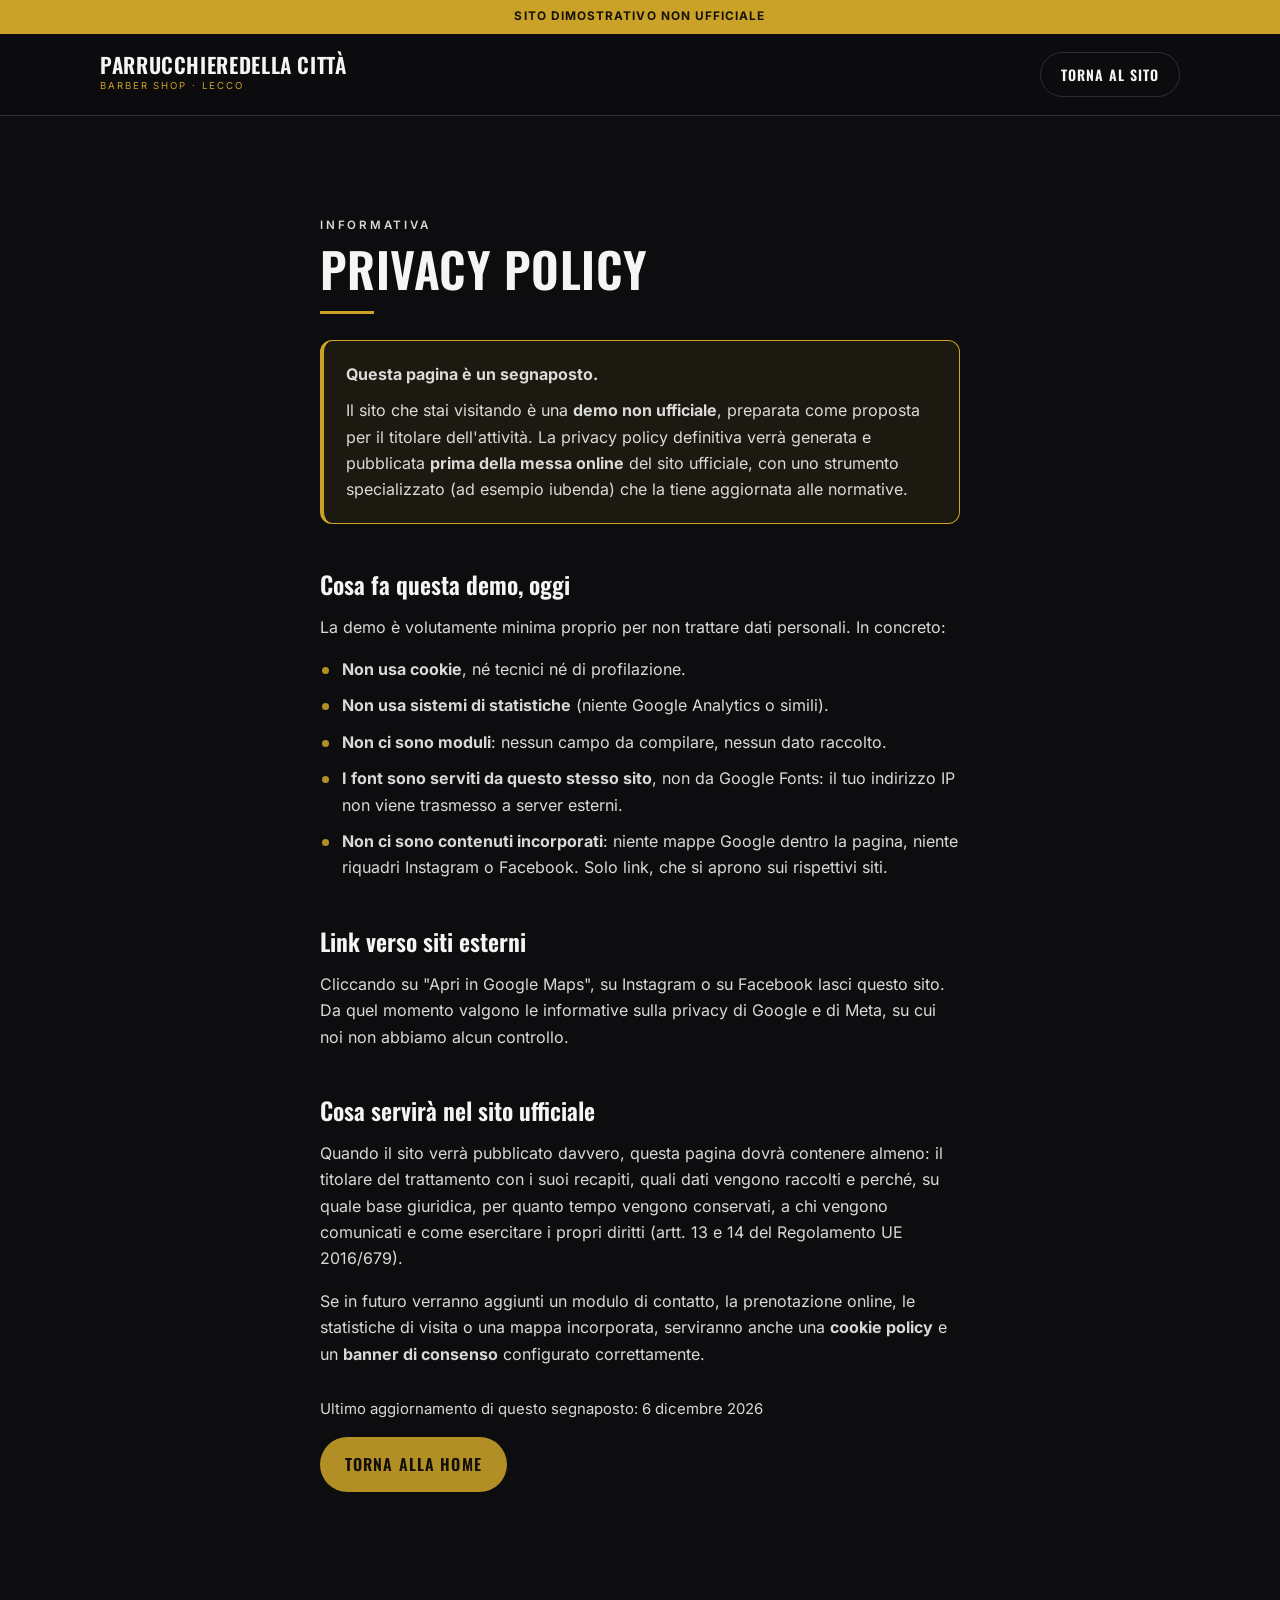
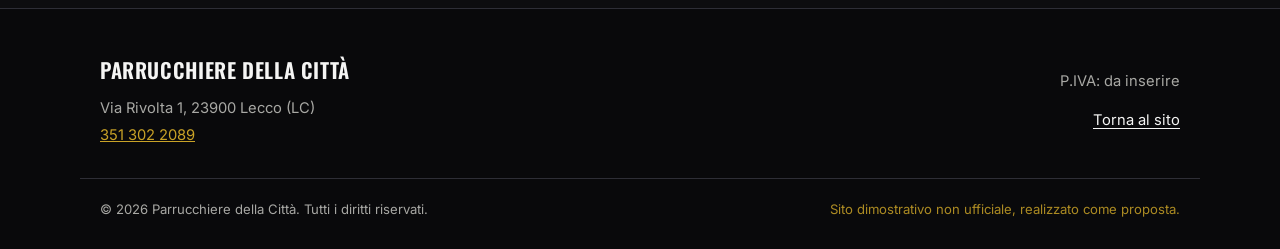
==== privacy.html @ 104b6cc9 "Fase 4: contatti, footer, privacy, robots e dati strutturati - Contatti: indirizzo in <address>, tel" ====
<!DOCTYPE html>
<html lang="it">
<head>
  <meta charset="UTF-8">
  <meta name="viewport" content="width=device-width, initial-scale=1">
  <meta name="robots" content="noindex, nofollow">
  <title>Privacy policy – Parrucchiere della Città | DEMO</title>
  <meta name="description" content="Pagina segnaposto: la privacy policy definitiva verrà generata prima della pubblicazione del sito.">
  <meta name="theme-color" content="#0d0d0f">
  <link rel="icon" href="data:image/svg+xml,%3Csvg xmlns='http://www.w3.org/2000/svg' viewBox='0 0 64 64'%3E%3Crect width='64' height='64' rx='12' fill='%230d0d0f'/%3E%3Ctext x='32' y='45' font-family='sans-serif' font-size='38' font-weight='bold' fill='%23c9a227' text-anchor='middle'%3EP%3C/text%3E%3C/svg%3E">
  <link rel="preload" href="fonts/oswald-latin.woff2" as="font" type="font/woff2" crossorigin>
  <link rel="preload" href="fonts/inter-latin.woff2" as="font" type="font/woff2" crossorigin>
  <link rel="stylesheet" href="css/style.css">
</head>
<body>

<!-- Stessa barra demo di index.html: togliere entrambe insieme -->
<div class="demo-bar" role="note">
  Sito dimostrativo non ufficiale
</div>

<a class="skip-link" href="#main">Salta al contenuto</a>

<header class="site-header">
  <div class="wrap header-inner">
    <a class="brand" href="index.html">
      <span class="brand-name">Parrucchiere<br>della Città</span>
      <span class="brand-sub">Barber Shop · Lecco</span>
    </a>
    <a class="btn btn-ghost btn-torna" href="index.html">Torna al sito</a>
  </div>
</header>

<main id="main">
  <section class="sezione">
    <div class="wrap testo-lungo">
      <p class="eyebrow">Informativa</p>
      <h1 class="sezione-titolo">Privacy policy</h1>

      <div class="avviso">
        <p><strong>Questa pagina è un segnaposto.</strong></p>
        <p>
          Il sito che stai visitando è una <strong>demo non ufficiale</strong>,
          preparata come proposta per il titolare dell'attività. La privacy
          policy definitiva verrà generata e pubblicata
          <strong>prima della messa online</strong> del sito ufficiale, con uno
          strumento specializzato (ad esempio iubenda) che la tiene aggiornata
          alle normative.
        </p>
      </div>

      <h2>Cosa fa questa demo, oggi</h2>
      <p>
        La demo è volutamente minima proprio per non trattare dati personali.
        In concreto:
      </p>
      <ul class="elenco">
        <li><strong>Non usa cookie</strong>, né tecnici né di profilazione.</li>
        <li><strong>Non usa sistemi di statistiche</strong> (niente Google Analytics o simili).</li>
        <li><strong>Non ci sono moduli</strong>: nessun campo da compilare, nessun dato raccolto.</li>
        <li>
          <strong>I font sono serviti da questo stesso sito</strong>, non da Google Fonts:
          il tuo indirizzo IP non viene trasmesso a server esterni.
        </li>
        <li>
          <strong>Non ci sono contenuti incorporati</strong>: niente mappe Google
          dentro la pagina, niente riquadri Instagram o Facebook. Solo link, che
          si aprono sui rispettivi siti.
        </li>
      </ul>

      <h2>Link verso siti esterni</h2>
      <p>
        Cliccando su "Apri in Google Maps", su Instagram o su Facebook lasci
        questo sito. Da quel momento valgono le informative sulla privacy di
        Google e di Meta, su cui noi non abbiamo alcun controllo.
      </p>

      <h2>Cosa servirà nel sito ufficiale</h2>
      <p>
        Quando il sito verrà pubblicato davvero, questa pagina dovrà contenere
        almeno: il titolare del trattamento con i suoi recapiti, quali dati
        vengono raccolti e perché, su quale base giuridica, per quanto tempo
        vengono conservati, a chi vengono comunicati e come esercitare i propri
        diritti (artt. 13 e 14 del Regolamento UE 2016/679).
      </p>
      <p>
        Se in futuro verranno aggiunti un modulo di contatto, la prenotazione
        online, le statistiche di visita o una mappa incorporata, serviranno
        anche una <strong>cookie policy</strong> e un <strong>banner di
        consenso</strong> configurato correttamente.
      </p>

      <p class="nota">
        Ultimo aggiornamento di questo segnaposto: <span id="data-pagina">—</span>
      </p>

      <p><a class="btn btn-gold" href="index.html">Torna alla home</a></p>
    </div>
  </section>
</main>

<footer class="site-footer">
  <div class="wrap footer-inner">
    <div class="footer-col">
      <p class="footer-nome">Parrucchiere della Città</p>
      <address>
        Via Rivolta 1, 23900 Lecco (LC)<br>
        <a href="tel:+393513022089">351 302 2089</a>
      </address>
    </div>
    <div class="footer-col">
      <!-- TODO: partita IVA reale, come in index.html -->
      <p class="footer-piva">P.IVA: da inserire</p>
      <p><a class="footer-link" href="index.html">Torna al sito</a></p>
    </div>
  </div>
  <div class="wrap footer-basso">
    <p>&copy; <span id="anno">2026</span> Parrucchiere della Città. Tutti i diritti riservati.</p>
    <p class="footer-demo">Sito dimostrativo non ufficiale, realizzato come proposta.</p>
  </div>
</footer>

<script src="js/main.js"></script>
</body>
</html>
---- css/style.css ----
/* ==========================================================================
   Parrucchiere della Città — Lecco  |  SITO DIMOSTRATIVO
   CSS unico, mobile-first. Nessun framework, nessun build.
   ========================================================================== */

/* ----------------------------- 1. FONT LOCALI -----------------------------
   I font sono scaricati e serviti da questo stesso dominio (cartella fonts/).
   Nessuna chiamata a fonts.googleapis.com / fonts.gstatic.com => nessun
   trasferimento di IP a terzi, quindi nessun problema GDPR.
   Sono font VARIABILI: un solo file copre tutti i pesi (font-weight: range).
   -------------------------------------------------------------------------- */
@font-face {
  font-family: 'Oswald';
  font-style: normal;
  font-weight: 200 700;   /* intervallo coperto dal font variabile */
  font-display: swap;
  src: url('../fonts/oswald-latin.woff2') format('woff2');
  unicode-range: U+0000-00FF, U+0131, U+0152-0153, U+02BB-02BC, U+02C6, U+02DA, U+02DC, U+0304, U+0308, U+0329, U+2000-206F, U+20AC, U+2122, U+2191, U+2193, U+2212, U+2215, U+FEFF, U+FFFD;
}
@font-face {
  font-family: 'Oswald';
  font-style: normal;
  font-weight: 200 700;
  font-display: swap;
  src: url('../fonts/oswald-latin-ext.woff2') format('woff2');
  unicode-range: U+0100-02BA, U+02BD-02C5, U+02C7-02CC, U+02CE-02D7, U+02DD-02FF, U+0304, U+0308, U+0329, U+1D00-1DBF, U+1E00-1E9F, U+1EF2-1EFF, U+2020, U+20A0-20AB, U+20AD-20C0, U+2113, U+2C60-2C7F, U+A720-A7FF;
}
@font-face {
  font-family: 'Inter';
  font-style: normal;
  font-weight: 100 900;
  font-display: swap;
  src: url('../fonts/inter-latin.woff2') format('woff2');
  unicode-range: U+0000-00FF, U+0131, U+0152-0153, U+02BB-02BC, U+02C6, U+02DA, U+02DC, U+0304, U+0308, U+0329, U+2000-206F, U+20AC, U+2122, U+2191, U+2193, U+2212, U+2215, U+FEFF, U+FFFD;
}
@font-face {
  font-family: 'Inter';
  font-style: normal;
  font-weight: 100 900;
  font-display: swap;
  src: url('../fonts/inter-latin-ext.woff2') format('woff2');
  unicode-range: U+0100-02BA, U+02BD-02C5, U+02C7-02CC, U+02CE-02D7, U+02DD-02FF, U+0304, U+0308, U+0329, U+1D00-1DBF, U+1E00-1E9F, U+1EF2-1EFF, U+2020, U+20A0-20AB, U+20AD-20C0, U+2113, U+2C60-2C7F, U+A720-A7FF;
}

/* ----------------------------- 2. VARIABILI ------------------------------ */
:root {
  --nero:        #0d0d0f;   /* sfondo principale */
  --antracite:   #16161a;   /* sfondo sezioni alternate */
  --carbone:     #1f1f25;   /* card */
  --bordo:       #2e2e36;
  --oro:         #c9a227;   /* accento */
  --oro-chiaro:  #e3c25c;
  --bianco:      #f5f5f4;
  --grigio:      #a8a8a4;   /* testo secondario: contrasto ~7:1 sul nero */
  --verde:       #4ea96b;   /* "Aperto ora" */
  --rosso:       #d9534f;   /* "Chiuso ora" */

  --titolo: 'Oswald', 'Arial Narrow', Impact, system-ui, sans-serif;
  --testo:  'Inter', system-ui, -apple-system, 'Segoe UI', Roboto, sans-serif;

  --max: 1120px;            /* larghezza massima del contenuto */
  --gutter: 20px;           /* margine laterale minimo su mobile */
  --radius: 12px;
  --demo-bar-h: 34px;       /* altezza barra demo, usata dallo scroll-offset */
  --header-h: 68px;
}

/* ----------------------------- 3. RESET ---------------------------------- */
*, *::before, *::after { box-sizing: border-box; }

html {
  scroll-behavior: smooth;             /* scroll fluido dal menu */
  /* Lo scroll si ferma sotto barra demo + header fisso */
  scroll-padding-top: calc(var(--demo-bar-h) + var(--header-h) + 8px);
  -webkit-text-size-adjust: 100%;
}

body {
  margin: 0;
  /* lo spazio in alto serve per barra demo + header, entrambi fissi */
  padding-top: calc(var(--demo-bar-h) + var(--header-h));
  background: var(--nero);
  color: var(--bianco);
  font-family: var(--testo);
  font-size: 1rem;
  line-height: 1.65;
  overflow-x: hidden;
}

img, svg { max-width: 100%; display: block; }
a { color: inherit; }
ul { list-style: none; margin: 0; padding: 0; }

h1, h2, h3 {
  font-family: var(--titolo);
  font-weight: 600;
  line-height: 1.08;
  letter-spacing: .01em;
  text-transform: uppercase;
  margin: 0 0 .4em;
}

.gold { color: var(--oro); }

.wrap {
  width: 100%;
  max-width: var(--max);
  margin-inline: auto;
  padding-inline: var(--gutter);
}

/* Focus sempre visibile: requisito di accessibilita' */
:focus-visible {
  outline: 3px solid var(--oro-chiaro);
  outline-offset: 3px;
}

/* Visibile solo agli screen reader (es. la didascalia della tabella) */
.sr-only {
  position: absolute;
  width: 1px; height: 1px;
  padding: 0; margin: -1px;
  overflow: hidden;
  clip-path: inset(50%);
  white-space: nowrap;
}

.skip-link {
  position: absolute;
  left: -9999px;
  z-index: 200;
  background: var(--oro);
  color: #000;
  padding: 12px 18px;
  font-weight: 600;
  border-radius: 0 0 var(--radius) 0;
}
.skip-link:focus { left: 0; top: 0; }

/* Emblema fisso dietro l'intera pagina: molto tenue, solo texture.
   Per toglierlo: cancellare questa regola e il div .sfondo-emblema. */
.sfondo-emblema {
  position: fixed;
  inset: 0;
  z-index: -1;                 /* dietro a tutto, non intercetta i click */
  pointer-events: none;
  background: url('../img/emblema-oro.png') center 46% / min(150vw, 900px) no-repeat;
  opacity: .05;
}

/* ----------------------------- 4. BARRA DEMO -----------------------------
   Rimuovendo il <div class="demo-bar"> dall'HTML questo blocco resta
   inerte: non serve toccare altro. Se vuoi ripulire anche il CSS,
   cancella questa sezione e metti --demo-bar-h: 0px.
   -------------------------------------------------------------------------- */
.demo-bar {
  position: fixed;
  inset: 0 0 auto 0;
  z-index: 120;
  height: var(--demo-bar-h);
  display: flex;
  align-items: center;
  justify-content: center;
  gap: 8px;
  background: var(--oro);
  color: #17130a;
  font-size: .74rem;
  font-weight: 700;
  letter-spacing: .09em;
  text-transform: uppercase;
  text-align: center;
  padding-inline: 12px;
}

/* ----------------------------- 5. HEADER --------------------------------- */
.site-header {
  position: fixed;
  top: var(--demo-bar-h);
  left: 0;
  right: 0;
  z-index: 110;
  height: var(--header-h);
  display: flex;
  align-items: center;
  background: rgba(13, 13, 15, .92);
  border-bottom: 1px solid var(--bordo);
  backdrop-filter: blur(8px);
  transition: box-shadow .25s ease, background .25s ease;
}
/* Classe aggiunta da JS quando si scrolla: dà profondità all'header */
.site-header.is-scrolled {
  background: rgba(13, 13, 15, .98);
  box-shadow: 0 6px 24px rgba(0, 0, 0, .55);
}

.header-inner {
  display: flex;
  align-items: center;
  justify-content: space-between;
  gap: 16px;
}

.brand { text-decoration: none; display: block; }
.brand-name {
  display: block;
  font-family: var(--titolo);
  font-weight: 600;
  font-size: 1.02rem;
  line-height: .98;
  text-transform: uppercase;
  letter-spacing: .03em;
}
.brand-sub {
  display: block;
  margin-top: 3px;
  font-size: .6rem;
  letter-spacing: .2em;
  text-transform: uppercase;
  color: var(--oro);
}

/* --- Hamburger (solo mobile) --- */
.nav-toggle {
  width: 46px;
  height: 46px;                 /* area di tocco >= 44px */
  display: grid;
  place-items: center;
  background: transparent;
  border: 1px solid var(--bordo);
  border-radius: 10px;
  cursor: pointer;
  padding: 0;
}
/* Le tre righe: una vera + due pseudo-elementi */
.nav-toggle-bars,
.nav-toggle-bars::before,
.nav-toggle-bars::after {
  content: '';
  display: block;
  width: 22px;
  height: 2px;
  background: var(--bianco);
  transition: transform .25s ease, opacity .2s ease;
}
.nav-toggle-bars::before { position: absolute; transform: translateY(-7px); }
.nav-toggle-bars::after  { position: absolute; transform: translateY(7px); }
.nav-toggle-bars { position: relative; }

/* Stato "aperto": le righe diventano una X */
.nav-toggle[aria-expanded="true"] .nav-toggle-bars { background: transparent; }
.nav-toggle[aria-expanded="true"] .nav-toggle-bars::before { transform: rotate(45deg); }
.nav-toggle[aria-expanded="true"] .nav-toggle-bars::after  { transform: rotate(-45deg); }

/* --- Menu: a tendina su mobile, in linea da 860px --- */
.nav {
  position: fixed;
  top: calc(var(--demo-bar-h) + var(--header-h));
  left: 0;
  right: 0;
  background: var(--antracite);
  border-bottom: 1px solid var(--bordo);
  padding: 8px var(--gutter) 22px;
  display: none;
}
.nav.is-open { display: block; }

.nav-list a {
  display: block;
  padding: 15px 4px;          /* voci alte: facili da colpire col pollice */
  font-family: var(--titolo);
  font-size: 1.15rem;
  text-transform: uppercase;
  letter-spacing: .05em;
  text-decoration: none;
  border-bottom: 1px solid var(--bordo);
}
.nav-list a:hover, .nav-list a:focus-visible { color: var(--oro); }

.nav-cta { margin-top: 18px; width: 100%; }

/* ----------------------------- 6. BOTTONI -------------------------------- */
.btn {
  display: inline-flex;
  align-items: center;
  justify-content: center;
  gap: 9px;
  min-height: 50px;             /* bottoni grandi su mobile */
  padding: 13px 24px;
  border: 1px solid transparent;
  border-radius: 999px;
  font-family: var(--titolo);
  font-size: 1rem;
  font-weight: 600;
  letter-spacing: .07em;
  text-transform: uppercase;
  text-decoration: none;
  cursor: pointer;
  transition: transform .18s ease, background .18s ease, color .18s ease;
}
.btn:active { transform: scale(.97); }
.btn-lg { min-height: 56px; font-size: 1.06rem; }

.btn-gold  { background: var(--oro); color: #14100a; }
.btn-gold:hover, .btn-gold:focus-visible { background: var(--oro-chiaro); }

.btn-ghost { background: transparent; color: var(--bianco); border-color: var(--bordo); }
.btn-ghost:hover, .btn-ghost:focus-visible { border-color: var(--oro); color: var(--oro); }

.ico { width: 20px; height: 20px; fill: currentColor; flex: 0 0 auto; }

/* ----------------------------- 7. HERO ----------------------------------- */
.hero {
  position: relative;
  display: flex;
  align-items: center;
  min-height: min(78vh, 640px);
  padding: 64px 0 72px;
  overflow: hidden;
  /* Alone dorato dall'alto su fondo nero: niente righe diagonali, che
     davano un'aria vintage. Qui il taglio e' urban. */
  background:
    radial-gradient(130% 85% at 50% -10%, rgba(201, 162, 39, .22), transparent 62%),
    linear-gradient(180deg, #141419 0%, var(--nero) 100%);
}

/* Emblema in filigrana dentro l'hero: grande, sfumato ai bordi.
   Per toglierlo: cancellare questa regola e il div .hero-emblema. */
.hero-emblema {
  position: absolute;
  top: 50%;
  left: 50%;
  translate: -50% -50%;
  width: min(112vw, 700px);
  aspect-ratio: 7 / 8;   /* proporzioni del file emblema-oro.png */
  background: url('../img/emblema-oro.png') center / contain no-repeat;
  opacity: .17;
  pointer-events: none;
  /* sfuma verso i bordi cosi' non si vede il quadrato dell'immagine */
  -webkit-mask-image: radial-gradient(circle at 50% 50%, #000 42%, transparent 72%);
          mask-image: radial-gradient(circle at 50% 50%, #000 42%, transparent 72%);
}

.hero-inner { position: relative; z-index: 1; text-align: center; }

.hero-kicker {
  margin: 0 0 14px;
  font-size: .74rem;
  font-weight: 600;
  letter-spacing: .26em;
  text-transform: uppercase;
  color: var(--oro);
}
.hero-title {
  font-size: clamp(3rem, 15vw, 6.4rem);   /* titoli grandi, look deciso */
  font-weight: 700;
  margin-bottom: .22em;
  text-wrap: balance;
  text-shadow: 0 2px 26px rgba(0, 0, 0, .8);  /* stacca dalla filigrana */
}
.hero-sub {
  margin: 0 auto 32px;
  max-width: 30ch;
  font-size: 1.1rem;
  color: var(--bianco);
  opacity: .86;
}
.hero-actions {
  display: flex;
  flex-direction: column;
  gap: 12px;
  max-width: 360px;
  margin-inline: auto;
}
.hero-status {
  margin: 26px 0 0;
  font-size: .9rem;
  color: var(--grigio);
  min-height: 1.4em;             /* evita il salto quando JS scrive il testo */
}
.hero-status .pill { margin-right: 8px; }

/* Pastiglia "Aperto ora" / "Chiuso ora" (riusata nella sezione Orari) */
.pill {
  display: inline-flex;
  align-items: center;
  gap: 7px;
  padding: 5px 13px;
  border-radius: 999px;
  font-size: .78rem;
  font-weight: 600;
  letter-spacing: .04em;
  text-transform: uppercase;
  border: 1px solid currentColor;
}
.pill::before {
  content: '';
  width: 8px;
  height: 8px;
  border-radius: 50%;
  background: currentColor;
}
.pill-open   { color: var(--verde); }
.pill-closed { color: var(--rosso); }

/* ----------------------------- 10. SEZIONI ------------------------------- */
.sezione { position: relative; padding: 64px 0; }
.sezione-alt { background: rgba(22, 22, 26, .92); }  /* fascia alternata, lascia passare la filigrana */

/* Etichetta piccola sopra il titolo */
.eyebrow {
  margin: 0 0 8px;
  font-size: .72rem;
  font-weight: 600;
  letter-spacing: .24em;
  text-transform: uppercase;
  color: var(--oro);
}
.sezione-titolo {
  font-size: clamp(2rem, 8vw, 3rem);
  font-weight: 600;
  margin-bottom: .35em;
}
/* Filetto oro sotto il titolo di sezione */
.sezione-titolo::after {
  content: '';
  display: block;
  width: 54px;
  height: 3px;
  margin-top: 16px;
  background: var(--oro);
}
.sezione-intro {
  margin: 0 0 34px;
  max-width: 56ch;            /* riga leggibile, non troppo lunga */
  color: var(--grigio);
}

.nota {
  margin: 30px 0 0;
  font-size: .93rem;
  color: var(--grigio);
}
.link-oro {
  color: var(--oro);
  font-weight: 600;
  text-decoration-thickness: 2px;
  text-underline-offset: 3px;
}

/* ----------------------------- 11. SERVIZI ------------------------------- */
/* Una colonna su telefono; auto-fit riempie lo spazio senza righe orfane */
.servizi-griglia {
  display: grid;
  gap: 16px;
  grid-template-columns: 1fr;
}

.card {
  background: var(--carbone);
  border: 1px solid var(--bordo);
  border-radius: var(--radius);
}

.servizio {
  display: flex;
  flex-direction: column;
  padding: 24px 22px;
  transition: border-color .2s ease, transform .2s ease;
}
.servizio:hover { border-color: var(--oro); transform: translateY(-3px); }

.servizio-ico {
  width: 48px;
  height: 48px;
  margin-bottom: 16px;
  display: grid;
  place-items: center;
  border-radius: 50%;
  background: rgba(201, 162, 39, .12);
}
/* Icone disegnate a tratto: seguono il colore oro */
.servizio-ico svg {
  width: 26px;
  height: 26px;
  fill: none;
  stroke: var(--oro);
  stroke-width: 1.6;
  stroke-linecap: round;
  stroke-linejoin: round;
}

.servizio h3 {
  font-size: 1.24rem;
  font-weight: 600;
  letter-spacing: .02em;
  margin-bottom: .3em;
}
.servizio p {
  margin: 0;
  color: var(--grigio);
  font-size: .95rem;
}
/* margin-top:auto allinea il prezzo in fondo a tutte le card della riga */
.prezzo {
  margin-top: auto;
  padding-top: 16px;
  font-family: var(--titolo);
  font-size: .95rem;
  font-weight: 600;
  letter-spacing: .09em;
  text-transform: uppercase;
  color: var(--oro) !important;
}

/* ----------------------------- 12. GALLERIA ------------------------------ */
/* Griglia fitta a 3 colonne come un profilo Instagram: foto attaccate,
   a tutta larghezza, senza margini laterali. */
.galleria {
  display: grid;
  grid-template-columns: repeat(3, 1fr);
  gap: 3px;
  margin-top: 4px;
}
.galleria-box {
  margin: 0;
  overflow: hidden;
  background: var(--carbone);
}
.galleria-box img {
  width: 100%;
  height: auto;
  aspect-ratio: 1 / 1;      /* riquadri quadrati anche con foto storte */
  object-fit: cover;
  transition: transform .35s ease, opacity .25s ease;
}
.galleria-box:hover img { transform: scale(1.06); opacity: .82; }

.galleria-cta { margin-top: 26px; text-align: center; }
.galleria-cta .btn { width: 100%; max-width: 480px; }

/* ----------------------------- 13. ORARI --------------------------------- */
.orari-box {
  max-width: 560px;
  background: var(--carbone);
  border: 1px solid var(--bordo);
  border-radius: var(--radius);
  overflow: hidden;
}

.orari-tabella {
  width: 100%;
  border-collapse: collapse;
  font-size: 1rem;
}
.orari-tabella th,
.orari-tabella td {
  padding: 14px 20px;
  text-align: left;
  border-bottom: 1px solid var(--bordo);
}
.orari-tabella th {
  font-weight: 500;
  color: var(--bianco);
}
.orari-tabella td {
  text-align: right;
  color: var(--grigio);
  /* cifre a larghezza fissa: gli orari restano incolonnati */
  font-variant-numeric: tabular-nums;
}

/* Giorno di oggi: la classe la mette JS (js/main.js).
   Il colore da solo non basterebbe per chi non distingue i colori,
   per questo aggiungiamo anche la barra a sinistra e l'etichetta "Oggi". */
.orari-tabella tr.is-oggi {
  background: rgba(201, 162, 39, .1);
  box-shadow: inset 3px 0 0 var(--oro);
}
.orari-tabella tr.is-oggi th,
.orari-tabella tr.is-oggi td { color: var(--oro); font-weight: 600; }

.oggi-tag {
  display: inline-block;
  margin-left: 9px;
  padding: 2px 8px;
  border-radius: 999px;
  background: var(--oro);
  color: #14100a;
  font-size: .62rem;
  font-weight: 700;
  letter-spacing: .12em;
  text-transform: uppercase;
  vertical-align: 2px;
}

.orari-stato {
  display: flex;
  flex-wrap: wrap;
  align-items: center;
  gap: 10px;
  padding: 18px 20px;
  background: rgba(0, 0, 0, .28);
  font-size: .93rem;
  color: var(--grigio);
}

/* ----------------------------- 14. RECENSIONI ---------------------------- */
.recensioni-griglia {
  display: grid;
  gap: 16px;
  grid-template-columns: 1fr;
}

.recensione {
  display: flex;
  flex-direction: column;
  padding: 24px 22px;
}

/* Etichetta ben visibile: queste recensioni NON sono reali */
.recensione-tag {
  align-self: flex-start;
  margin: 0 0 14px;
  padding: 4px 10px;
  border: 1px dashed var(--bordo);
  border-radius: 999px;
  font-size: .66rem;
  font-weight: 600;
  letter-spacing: .12em;
  text-transform: uppercase;
  color: var(--grigio);
}

.stelle { display: flex; gap: 3px; margin-bottom: 12px; }
.stelle svg { width: 18px; height: 18px; fill: var(--oro); }

.recensione blockquote { margin: 0 0 18px; }
.recensione blockquote p {
  margin: 0;
  color: var(--bianco);
  opacity: .9;
  font-size: 1rem;
}
/* margin-top:auto tiene il nome in fondo a tutte le card della riga */
.recensione-autore {
  margin: auto 0 0;
  padding-top: 6px;
  font-family: var(--titolo);
  font-size: .92rem;
  font-weight: 500;
  letter-spacing: .08em;
  text-transform: uppercase;
  color: var(--grigio);
}

.recensioni-cta { margin-top: 28px; text-align: center; }
.recensioni-cta .btn { width: 100%; max-width: 420px; }
.nota-todo { font-size: .82rem; font-style: italic; }

/* ----------------------------- 15. CONTATTI ------------------------------ */
.contatti-griglia {
  display: grid;
  gap: 28px;
  grid-template-columns: 1fr;
}

.contatti-lista { display: grid; gap: 20px; }
.contatti-lista li {
  display: flex;
  align-items: flex-start;
  gap: 14px;
}
.contatti-lista strong {
  display: block;
  font-family: var(--titolo);
  font-size: .84rem;
  font-weight: 500;
  letter-spacing: .16em;
  text-transform: uppercase;
  color: var(--grigio);
  margin-bottom: 2px;
}
.contatti-lista address { font-style: normal; }

.contatto-ico {
  flex: 0 0 auto;
  width: 42px;
  height: 42px;
  display: grid;
  place-items: center;
  border-radius: 50%;
  background: rgba(201, 162, 39, .12);
}
.contatto-ico svg {
  width: 21px; height: 21px;
  fill: none; stroke: var(--oro);
  stroke-width: 1.7; stroke-linecap: round; stroke-linejoin: round;
}

.contatti-azioni { display: grid; gap: 12px; }

.social-riga { display: flex; flex-wrap: wrap; gap: 10px; margin-top: 6px; }

.social-link {
  display: inline-flex;
  align-items: center;
  gap: 9px;
  min-height: 46px;
  padding: 10px 18px;
  border: 1px solid var(--bordo);
  border-radius: 999px;
  text-decoration: none;
  font-size: .92rem;
  transition: border-color .2s ease, color .2s ease;
}
.social-link:hover, .social-link:focus-visible { border-color: var(--oro); color: var(--oro); }
.social-link svg { width: 20px; height: 20px; fill: currentColor; }

/* Stato "manca ancora il link": spento e con bordo tratteggiato,
   cosi' si vede a colpo d'occhio cosa resta da completare. */
.is-todo {
  opacity: .55;
  border-style: dashed;
  cursor: not-allowed;
}
.is-todo:hover { border-color: var(--bordo); color: inherit; }
.todo-mini { font-size: .76rem; color: var(--grigio); }

/* ----------------------------- 16. FOOTER -------------------------------- */
.site-footer {
  position: relative;
  border-top: 1px solid var(--bordo);
  background: rgba(9, 9, 11, .94);
  padding: 44px 0 28px;
  font-size: .92rem;
}
.footer-inner {
  display: grid;
  gap: 26px;
  grid-template-columns: 1fr;
}
.footer-nome {
  margin: 0 0 8px;
  font-family: var(--titolo);
  font-size: 1.3rem;
  font-weight: 600;
  letter-spacing: .03em;
  text-transform: uppercase;
}
.site-footer address {
  font-style: normal;
  color: var(--grigio);
  line-height: 1.8;
}
.site-footer address a { color: var(--oro); }

.social-tondo {
  width: 44px;
  height: 44px;
  display: grid;
  place-items: center;
  border: 1px solid var(--bordo);
  border-radius: 50%;
  transition: border-color .2s ease, color .2s ease;
}
.social-tondo:hover, .social-tondo:focus-visible { border-color: var(--oro); color: var(--oro); }
.social-tondo svg { width: 20px; height: 20px; fill: currentColor; }

.footer-piva { margin: 16px 0 6px; color: var(--grigio); }
.footer-link {
  color: var(--bianco);
  text-decoration-thickness: 1px;
  text-underline-offset: 3px;
}
.footer-link:hover { color: var(--oro); }

.footer-basso {
  margin-top: 30px;
  padding-top: 20px;
  border-top: 1px solid var(--bordo);
  color: var(--grigio);
  font-size: .82rem;
}
.footer-basso p { margin: 0 0 4px; }
.footer-demo { color: var(--oro); opacity: .85; }

/* --------------------- 17. PAGINA PRIVACY (testo lungo) ------------------ */
.testo-lungo { max-width: 68ch; }   /* riga corta = piu' leggibile */
.testo-lungo h2 {
  font-size: 1.5rem;
  margin-top: 2em;
  text-transform: none;
  letter-spacing: 0;
}
.testo-lungo p { color: var(--bianco); opacity: .88; }

/* Riquadro d'avviso in cima all'informativa */
.avviso {
  margin: 26px 0 8px;
  padding: 20px 22px;
  border: 1px solid var(--oro);
  border-left-width: 4px;
  border-radius: var(--radius);
  background: rgba(201, 162, 39, .08);
}
.avviso p { margin: 0 0 10px; }
.avviso p:last-child { margin-bottom: 0; }

.elenco { margin: 0 0 10px; padding-left: 0; }
.elenco li {
  position: relative;
  padding-left: 22px;
  margin-bottom: 10px;
  color: var(--bianco);
  opacity: .88;
}
/* Pallino oro al posto del bullet di sistema */
.elenco li::before {
  content: '';
  position: absolute;
  left: 2px;
  top: .68em;
  width: 7px; height: 7px;
  border-radius: 50%;
  background: var(--oro);
}

.btn-torna { min-height: 44px; padding: 10px 20px; font-size: .88rem; }

/* ----------------------------- 18. DESKTOP -------------------------------- */
@media (min-width: 860px) {
  :root { --header-h: 82px; }

  .nav-toggle { display: none; }

  .nav {
    position: static;
    display: flex !important;    /* sempre visibile da desktop */
    align-items: center;
    gap: 26px;
    background: transparent;
    border: 0;
    padding: 0;
  }
  .nav-list { display: flex; gap: 26px; }
  .nav-list a {
    padding: 6px 0;
    font-size: .93rem;
    border-bottom: 2px solid transparent;
  }
  .nav-cta { margin-top: 0; width: auto; min-height: 44px; padding: 10px 20px; font-size: .88rem; }

  .brand-name { font-size: 1.32rem; }
  .brand-name br { display: none; }   /* su desktop il nome sta su una riga */

  .hero { padding: 110px 0 120px; }
  .hero-actions { flex-direction: row; justify-content: center; max-width: none; }

  .sezione { padding: 100px 0; }
  .servizi-griglia { grid-template-columns: repeat(4, 1fr); gap: 18px; }
  .galleria { gap: 6px; }
  .galleria-cta { margin-top: 34px; }
  .recensioni-griglia { grid-template-columns: repeat(3, 1fr); gap: 20px; }
  .orari-tabella th, .orari-tabella td { padding: 16px 26px; font-size: 1.05rem; }
  .contatti-griglia { grid-template-columns: 1.1fr .9fr; gap: 48px; align-items: start; }
  .contatti-azioni { justify-items: start; }
  .contatti-azioni .btn { width: 100%; max-width: 340px; }
  .footer-inner { grid-template-columns: 1fr auto; align-items: start; }
  .footer-col:last-child { text-align: right; }
  .footer-col:last-child .social-riga { justify-content: flex-end; }
  .footer-basso { display: flex; justify-content: space-between; gap: 20px; }
  .footer-basso p { margin: 0; }

}

@media (min-width: 560px) and (max-width: 859px) {
  .servizi-griglia { grid-template-columns: repeat(2, 1fr); }
}

/* ----------------------------- 19. ANIMAZIONI ----------------------------- */
/* Le sezioni compaiono con una risalita leggera. La classe .reveal viene
   aggiunta da JS solo se l'utente non ha chiesto meno animazioni. */
.reveal {
  opacity: 0;
  transform: translateY(22px);
  transition: opacity .6s ease, transform .6s ease;
}
.reveal.is-visible { opacity: 1; transform: none; }

/* Rispetto della preferenza di sistema: niente movimento */
@media (prefers-reduced-motion: reduce) {
  html { scroll-behavior: auto; }
  *, *::before, *::after {
    animation-duration: .001ms !important;
    transition-duration: .001ms !important;
  }
  .reveal { opacity: 1; transform: none; }
}
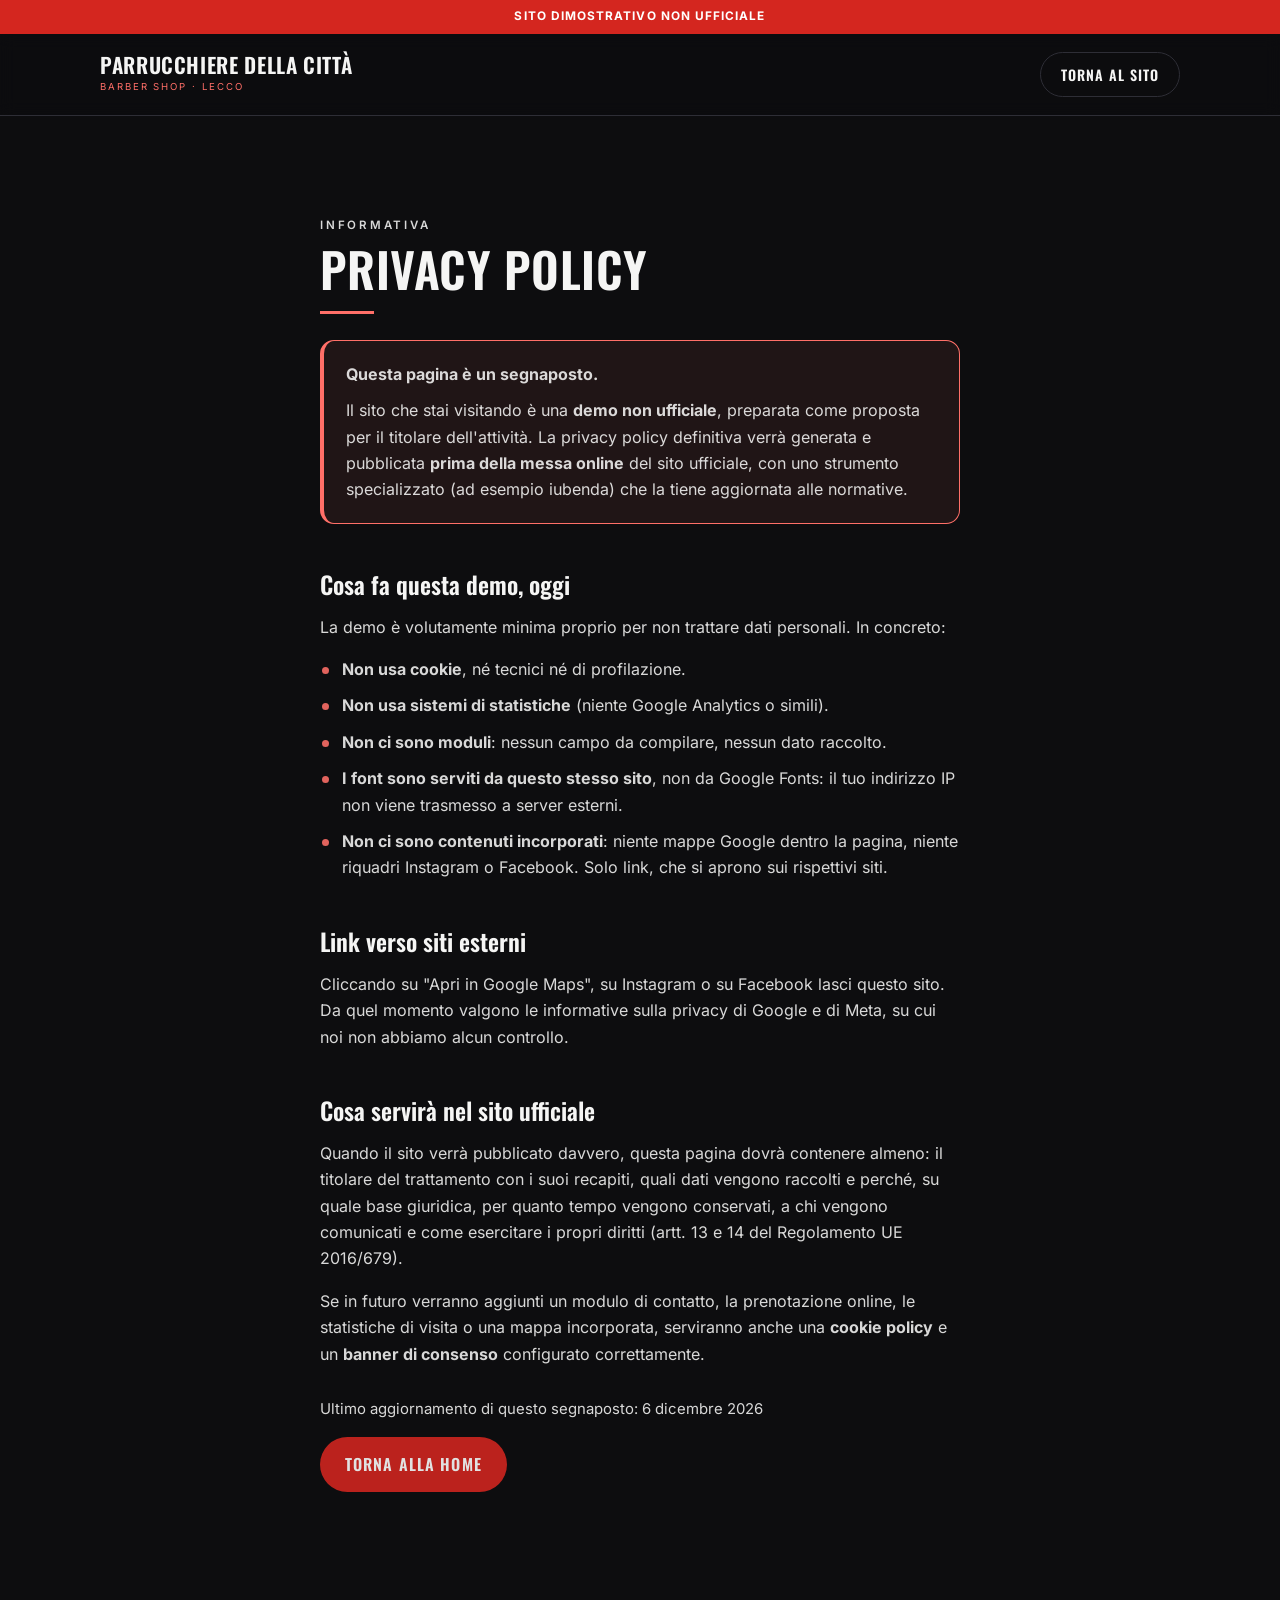
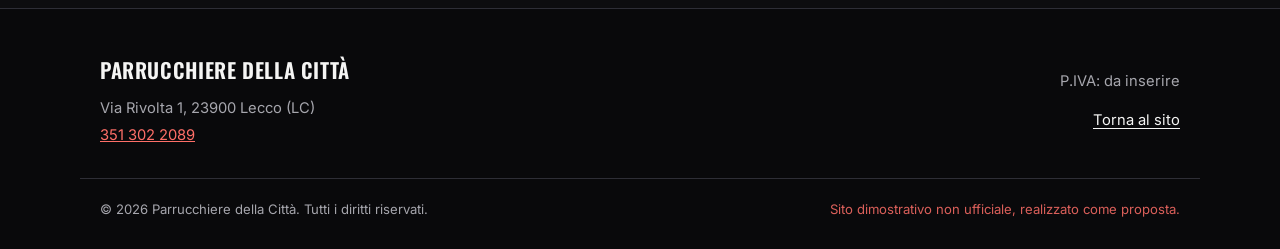
==== commit 052dfb8f: "Palette del palo del barbiere e correzione di sei bug Palette - Oro sostituito da rosso, bianco e bl" ====
--- a/privacy.html
+++ b/privacy.html
@@ -7,7 +7,7 @@
   <title>Privacy policy – Parrucchiere della Città | DEMO</title>
   <meta name="description" content="Pagina segnaposto: la privacy policy definitiva verrà generata prima della pubblicazione del sito.">
   <meta name="theme-color" content="#0d0d0f">
-  <link rel="icon" href="data:image/svg+xml,%3Csvg xmlns='http://www.w3.org/2000/svg' viewBox='0 0 64 64'%3E%3Crect width='64' height='64' rx='12' fill='%230d0d0f'/%3E%3Ctext x='32' y='45' font-family='sans-serif' font-size='38' font-weight='bold' fill='%23c9a227' text-anchor='middle'%3EP%3C/text%3E%3C/svg%3E">
+  <link rel="icon" href="data:image/svg+xml,%3Csvg xmlns='http://www.w3.org/2000/svg' viewBox='0 0 64 64'%3E%3Crect width='64' height='64' rx='12' fill='%230d0d0f'/%3E%3Ctext x='32' y='45' font-family='sans-serif' font-size='38' font-weight='bold' fill='%23ff6f68' text-anchor='middle'%3EP%3C/text%3E%3C/svg%3E">
   <link rel="preload" href="fonts/oswald-latin.woff2" as="font" type="font/woff2" crossorigin>
   <link rel="preload" href="fonts/inter-latin.woff2" as="font" type="font/woff2" crossorigin>
   <link rel="stylesheet" href="css/style.css">
@@ -24,7 +24,7 @@
 <header class="site-header">
   <div class="wrap header-inner">
     <a class="brand" href="index.html">
-      <span class="brand-name">Parrucchiere<br>della Città</span>
+      <span class="brand-name">Parrucchiere <br>della Città</span>
       <span class="brand-sub">Barber Shop · Lecco</span>
     </a>
     <a class="btn btn-ghost btn-torna" href="index.html">Torna al sito</a>
@@ -95,7 +95,7 @@
         Ultimo aggiornamento di questo segnaposto: <span id="data-pagina">—</span>
       </p>
 
-      <p><a class="btn btn-gold" href="index.html">Torna alla home</a></p>
+      <p><a class="btn btn-cta" href="index.html">Torna alla home</a></p>
     </div>
   </section>
 </main>
--- a/css/style.css
+++ b/css/style.css
@@ -48,22 +48,42 @@
   --antracite:   #16161a;   /* sfondo sezioni alternate */
   --carbone:     #1f1f25;   /* card */
   --bordo:       #2e2e36;
-  --oro:         #c9a227;   /* accento */
-  --oro-chiaro:  #e3c25c;
-  --bianco:      #f5f5f4;
-  --grigio:      #a8a8a4;   /* testo secondario: contrasto ~7:1 sul nero */
-  --verde:       #4ea96b;   /* "Aperto ora" */
-  --rosso:       #d9534f;   /* "Chiuso ora" */
+  /* Palette presa dal palo del barbiere: rosso, bianco, blu su fondo scuro.
+     Ogni colore esiste in due versioni perche' su nero servono contrasti
+     diversi: la tinta piena regge il testo BIANCO sopra di se', quella
+     chiara e' leggibile come TESTO sul fondo nero.
+     Rapporti misurati (minimo richiesto dalle WCAG AA: 4.5:1):
+       rosso-chiaro su nero 7.1:1    blu-chiaro su nero 7.7:1
+       bianco su rosso      5.1:1    bianco su blu      7.9:1
+       grigio su nero       8.0:1    grigio su card     6.8:1 */
+  --rosso:        #d4261f;   /* tinta piena: fondi con testo bianco */
+  --rosso-vivo:   #e02e27;   /* stessa tinta, accesa: hover */
+  --rosso-chiaro: #ff6f68;   /* testo, icone e dettagli sul nero */
+  --blu:          #1e46bd;
+  --blu-chiaro:   #7ba0ff;
+  --bianco:       #f5f5f4;
+  --grigio:       #a6a6ad;   /* neutro appena freddo, verso il blu */
+
+  --stato-aperto: #43b06a;   /* pastiglia "Aperto ora" */
+  --stato-chiuso: #b0b0ba;   /* "Chiuso ora": neutro, non rosso, per non
+                                confonderlo con il rosso del marchio */
 
   --titolo: 'Oswald', 'Arial Narrow', Impact, system-ui, sans-serif;
   --testo:  'Inter', system-ui, -apple-system, 'Segoe UI', Roboto, sans-serif;
 
   --max: 1120px;            /* larghezza massima del contenuto */
   --gutter: 20px;           /* margine laterale minimo su mobile */
-  --radius: 12px;
+  --radius: 14px;
   --demo-bar-h: 34px;       /* altezza barra demo, usata dallo scroll-offset */
+                            /* (si azzera da sola: vedi la regola qui sotto) */
   --header-h: 68px;
-}
+  --molla: cubic-bezier(.22, .68, .28, 1);   /* curva unica del movimento */
+}
+
+/* Barra demo rimossa dall'HTML => l'altezza riservata torna a zero e non
+   resta nessuna striscia vuota in cima. Va prima del RESET perche' il
+   valore serve subito a body e html. */
+html:not(:has(.demo-bar)) { --demo-bar-h: 0px; }
 
 /* ----------------------------- 3. RESET ---------------------------------- */
 *, *::before, *::after { box-sizing: border-box; }
@@ -100,7 +120,7 @@
   margin: 0 0 .4em;
 }
 
-.gold { color: var(--oro); }
+.accento { color: var(--rosso-chiaro); }
 
 .wrap {
   width: 100%;
@@ -111,7 +131,7 @@
 
 /* Focus sempre visibile: requisito di accessibilita' */
 :focus-visible {
-  outline: 3px solid var(--oro-chiaro);
+  outline: 3px solid var(--rosso-vivo);
   outline-offset: 3px;
 }
 
@@ -126,11 +146,11 @@
 }
 
 .skip-link {
-  position: absolute;
+  position: fixed;
   left: -9999px;
   z-index: 200;
-  background: var(--oro);
-  color: #000;
+  background: var(--rosso);
+  color: #fff;
   padding: 12px 18px;
   font-weight: 600;
   border-radius: 0 0 var(--radius) 0;
@@ -144,8 +164,9 @@
   inset: 0;
   z-index: -1;                 /* dietro a tutto, non intercetta i click */
   pointer-events: none;
-  background: url('../img/emblema-oro.png') center 46% / min(150vw, 900px) no-repeat;
-  opacity: .05;
+  background: url('../img/emblema-tricolore.png') center 46% / min(150vw, 900px) no-repeat;
+  opacity: .07;
+  filter: blur(7px);
 }
 
 /* ----------------------------- 4. BARRA DEMO -----------------------------
@@ -162,8 +183,8 @@
   align-items: center;
   justify-content: center;
   gap: 8px;
-  background: var(--oro);
-  color: #17130a;
+  background: var(--rosso);
+  color: #fff;
   font-size: .74rem;
   font-weight: 700;
   letter-spacing: .09em;
@@ -206,7 +227,7 @@
   font-family: var(--titolo);
   font-weight: 600;
   font-size: 1.02rem;
-  line-height: .98;
+  line-height: 1.06;      /* .98 tagliava l'accento di CITTÀ */
   text-transform: uppercase;
   letter-spacing: .03em;
 }
@@ -216,7 +237,7 @@
   font-size: .6rem;
   letter-spacing: .2em;
   text-transform: uppercase;
-  color: var(--oro);
+  color: var(--rosso-chiaro);
 }
 
 /* --- Hamburger (solo mobile) --- */
@@ -263,6 +284,8 @@
   display: none;
 }
 .nav.is-open { display: block; }
+/* Con il menu aperto blocchiamo lo scorrimento della pagina sotto */
+body.menu-aperto { overflow: hidden; }
 
 .nav-list a {
   display: block;
@@ -274,7 +297,7 @@
   text-decoration: none;
   border-bottom: 1px solid var(--bordo);
 }
-.nav-list a:hover, .nav-list a:focus-visible { color: var(--oro); }
+.nav-list a:hover, .nav-list a:focus-visible { color: var(--rosso-chiaro); }
 
 .nav-cta { margin-top: 18px; width: 100%; }
 
@@ -295,18 +318,33 @@
   text-transform: uppercase;
   text-decoration: none;
   cursor: pointer;
-  transition: transform .18s ease, background .18s ease, color .18s ease;
+  transition: transform .22s var(--molla), background .22s ease,
+              color .22s ease, box-shadow .28s ease, border-color .22s ease;
 }
 .btn:active { transform: scale(.97); }
+.btn-cta:hover { transform: translateY(-2px); box-shadow: 0 12px 30px rgba(212, 38, 31, .45); }
+.btn-ghost:hover { transform: translateY(-2px); background: rgba(255, 111, 104, .07); }
 .btn-lg { min-height: 56px; font-size: 1.06rem; }
 
-.btn-gold  { background: var(--oro); color: #14100a; }
-.btn-gold:hover, .btn-gold:focus-visible { background: var(--oro-chiaro); }
+.btn-cta  { background: var(--rosso); color: #fff; }
+.btn-cta:hover, .btn-cta:focus-visible { background: var(--rosso-vivo); }
 
 .btn-ghost { background: transparent; color: var(--bianco); border-color: var(--bordo); }
-.btn-ghost:hover, .btn-ghost:focus-visible { border-color: var(--oro); color: var(--oro); }
+.btn-ghost:hover, .btn-ghost:focus-visible { border-color: var(--rosso-chiaro); color: var(--rosso-chiaro); }
 
 .ico { width: 20px; height: 20px; fill: currentColor; flex: 0 0 auto; }
+
+/* Icone disegnate a tratto invece che piene (es. Instagram). Senza questa
+   regola il "fill: currentColor" qui sopra le riempirebbe, trasformando
+   il contorno in un quadrato pieno. */
+.ico-linea {
+  width: 20px;
+  height: 20px;
+  flex: 0 0 auto;
+  fill: none;
+  stroke: currentColor;
+  stroke-width: 1.8;
+}
 
 /* ----------------------------- 7. HERO ----------------------------------- */
 .hero {
@@ -319,7 +357,8 @@
   /* Alone dorato dall'alto su fondo nero: niente righe diagonali, che
      davano un'aria vintage. Qui il taglio e' urban. */
   background:
-    radial-gradient(130% 85% at 50% -10%, rgba(201, 162, 39, .22), transparent 62%),
+    radial-gradient(120% 80% at 50% -12%, rgba(212, 38, 31, .3), transparent 60%),
+    radial-gradient(95% 70% at 88% 105%, rgba(30, 70, 189, .3), transparent 62%),
     linear-gradient(180deg, #141419 0%, var(--nero) 100%);
 }
 
@@ -329,11 +368,14 @@
   position: absolute;
   top: 50%;
   left: 50%;
-  translate: -50% -50%;
+  /* --py la scrive JS mentre scorri: l'emblema si muove piu' piano
+     della pagina (parallasse). Senza JS resta semplicemente a zero. */
+  translate: -50% calc(-50% + var(--py, 0px));
   width: min(112vw, 700px);
-  aspect-ratio: 7 / 8;   /* proporzioni del file emblema-oro.png */
-  background: url('../img/emblema-oro.png') center / contain no-repeat;
-  opacity: .17;
+  aspect-ratio: 7 / 8;   /* proporzioni del file emblema-tricolore.png */
+  background: url('../img/emblema-tricolore.png') center / contain no-repeat;
+  opacity: .26;
+  filter: blur(5px);      /* niente scritte leggibili dietro al titolo */
   pointer-events: none;
   /* sfuma verso i bordi cosi' non si vede il quadrato dell'immagine */
   -webkit-mask-image: radial-gradient(circle at 50% 50%, #000 42%, transparent 72%);
@@ -348,7 +390,7 @@
   font-weight: 600;
   letter-spacing: .26em;
   text-transform: uppercase;
-  color: var(--oro);
+  color: var(--rosso-chiaro);
 }
 .hero-title {
   font-size: clamp(3rem, 15vw, 6.4rem);   /* titoli grandi, look deciso */
@@ -399,8 +441,8 @@
   border-radius: 50%;
   background: currentColor;
 }
-.pill-open   { color: var(--verde); }
-.pill-closed { color: var(--rosso); }
+.pill-open   { color: var(--stato-aperto); }
+.pill-closed { color: var(--stato-chiuso); }
 
 /* ----------------------------- 10. SEZIONI ------------------------------- */
 .sezione { position: relative; padding: 64px 0; }
@@ -413,22 +455,28 @@
   font-weight: 600;
   letter-spacing: .24em;
   text-transform: uppercase;
-  color: var(--oro);
+  color: var(--rosso-chiaro);
 }
 .sezione-titolo {
   font-size: clamp(2rem, 8vw, 3rem);
   font-weight: 600;
   margin-bottom: .35em;
 }
-/* Filetto oro sotto il titolo di sezione */
+/* Filetto sotto il titolo di sezione */
 .sezione-titolo::after {
   content: '';
   display: block;
   width: 54px;
   height: 3px;
   margin-top: 16px;
-  background: var(--oro);
-}
+  background: var(--rosso-chiaro);
+  transform-origin: left center;
+  transform: scaleX(0);
+  transition: transform .7s var(--molla) .15s;
+}
+/* Il filetto si disegna da sinistra quando la sezione entra in vista */
+.is-visible .sezione-titolo::after,
+.sezione:not([data-reveal]) .sezione-titolo::after { transform: scaleX(1); }
 .sezione-intro {
   margin: 0 0 34px;
   max-width: 56ch;            /* riga leggibile, non troppo lunga */
@@ -440,8 +488,8 @@
   font-size: .93rem;
   color: var(--grigio);
 }
-.link-oro {
-  color: var(--oro);
+.link-acc {
+  color: var(--rosso-chiaro);
   font-weight: 600;
   text-decoration-thickness: 2px;
   text-underline-offset: 3px;
@@ -462,32 +510,67 @@
 }
 
 .servizio {
+  position: relative;
   display: flex;
   flex-direction: column;
-  padding: 24px 22px;
-  transition: border-color .2s ease, transform .2s ease;
-}
-.servizio:hover { border-color: var(--oro); transform: translateY(-3px); }
+  padding: 26px 24px;
+  overflow: hidden;
+  transition: border-color .3s var(--molla), transform .3s var(--molla),
+              background .3s ease, box-shadow .3s ease;
+}
+/* Alone dorato che si accende dall'angolo in alto: sostituisce il classico
+   "card che si alza e basta" e resta leggero. */
+.servizio::before {
+  content: '';
+  position: absolute;
+  inset: 0;
+  opacity: 0;
+  pointer-events: none;
+  background: radial-gradient(90% 70% at 0% 0%, rgba(255, 111, 104, .16), transparent 70%);
+  transition: opacity .35s ease;
+}
+.servizio:hover {
+  border-color: rgba(255, 111, 104, .55);
+  transform: translateY(-4px);
+  box-shadow: 0 14px 34px rgba(0, 0, 0, .45);
+}
+.servizio:hover::before { opacity: 1; }
+.servizio:hover .servizio-ico { transform: scale(1.09) rotate(-4deg); background: rgba(255, 111, 104, .2); }
+.servizio > * { position: relative; }   /* il testo resta sopra l'alone */
 
 .servizio-ico {
-  width: 48px;
-  height: 48px;
-  margin-bottom: 16px;
+  width: 50px;
+  height: 50px;
+  margin-bottom: 18px;
+  border: 1px solid rgba(255, 111, 104, .25);
+  transition: transform .35s var(--molla), background .3s ease;
   display: grid;
   place-items: center;
   border-radius: 50%;
-  background: rgba(201, 162, 39, .12);
-}
-/* Icone disegnate a tratto: seguono il colore oro */
+  background: rgba(255, 111, 104, .12);
+}
+/* Icone a tratto: si alternano rosso e blu, card dopo card */
 .servizio-ico svg {
   width: 26px;
   height: 26px;
   fill: none;
-  stroke: var(--oro);
+  stroke: var(--rosso-chiaro);
   stroke-width: 1.6;
   stroke-linecap: round;
   stroke-linejoin: round;
 }
+
+/* Card pari in blu: rosso e blu si alternano lungo la griglia */
+.servizio:nth-child(even) .servizio-ico {
+  background: rgba(123, 160, 255, .12);
+  border-color: rgba(123, 160, 255, .25);
+}
+.servizio:nth-child(even) .servizio-ico svg { stroke: var(--blu-chiaro); }
+.servizio:nth-child(even):hover { border-color: rgba(123, 160, 255, .55); }
+.servizio:nth-child(even)::before {
+  background: radial-gradient(90% 70% at 0% 0%, rgba(123, 160, 255, .16), transparent 70%);
+}
+.servizio:nth-child(even):hover .servizio-ico { background: rgba(123, 160, 255, .2); }
 
 .servizio h3 {
   font-size: 1.24rem;
@@ -501,7 +584,7 @@
   font-size: .95rem;
 }
 /* margin-top:auto allinea il prezzo in fondo a tutte le card della riga */
-.prezzo {
+.servizio p.prezzo {
   margin-top: auto;
   padding-top: 16px;
   font-family: var(--titolo);
@@ -509,7 +592,7 @@
   font-weight: 600;
   letter-spacing: .09em;
   text-transform: uppercase;
-  color: var(--oro) !important;
+  color: var(--rosso-chiaro);
 }
 
 /* ----------------------------- 12. GALLERIA ------------------------------ */
@@ -520,12 +603,28 @@
   grid-template-columns: repeat(3, 1fr);
   gap: 3px;
   margin-top: 4px;
+  max-width: 1400px;      /* oltre, le foto diventavano sproporzionate */
+  margin-inline: auto;
 }
 .galleria-box {
+  position: relative;
   margin: 0;
   overflow: hidden;
   background: var(--carbone);
 }
+/* Velo che si schiarisce dal basso e cornice rossa sottile: dà profondita'
+   alla griglia senza coprire la foto. */
+.galleria-box::after {
+  content: '';
+  position: absolute;
+  inset: 0;
+  opacity: 0;
+  pointer-events: none;
+  background: linear-gradient(to top, rgba(0, 0, 0, .55), transparent 55%);
+  box-shadow: inset 0 0 0 2px rgba(255, 111, 104, .75);
+  transition: opacity .3s ease;
+}
+.galleria-box:hover::after { opacity: 1; }
 .galleria-box img {
   width: 100%;
   height: auto;
@@ -533,7 +632,7 @@
   object-fit: cover;
   transition: transform .35s ease, opacity .25s ease;
 }
-.galleria-box:hover img { transform: scale(1.06); opacity: .82; }
+.galleria-box:hover img { transform: scale(1.07); }
 
 .galleria-cta { margin-top: 26px; text-align: center; }
 .galleria-cta .btn { width: 100%; max-width: 480px; }
@@ -572,20 +671,22 @@
 /* Giorno di oggi: la classe la mette JS (js/main.js).
    Il colore da solo non basterebbe per chi non distingue i colori,
    per questo aggiungiamo anche la barra a sinistra e l'etichetta "Oggi". */
+.orari-tabella tbody tr { transition: background .2s ease; }
+.orari-tabella tbody tr:hover { background: rgba(255, 255, 255, .03); }
 .orari-tabella tr.is-oggi {
-  background: rgba(201, 162, 39, .1);
-  box-shadow: inset 3px 0 0 var(--oro);
+  background: rgba(123, 160, 255, .1);
+  box-shadow: inset 3px 0 0 var(--blu-chiaro);
 }
 .orari-tabella tr.is-oggi th,
-.orari-tabella tr.is-oggi td { color: var(--oro); font-weight: 600; }
+.orari-tabella tr.is-oggi td { color: var(--blu-chiaro); font-weight: 600; }
 
 .oggi-tag {
   display: inline-block;
   margin-left: 9px;
   padding: 2px 8px;
   border-radius: 999px;
-  background: var(--oro);
-  color: #14100a;
+  background: var(--blu);
+  color: #fff;
   font-size: .62rem;
   font-weight: 700;
   letter-spacing: .12em;
@@ -612,10 +713,28 @@
 }
 
 .recensione {
+  position: relative;
   display: flex;
   flex-direction: column;
-  padding: 24px 22px;
-}
+  padding: 26px 24px;
+  overflow: hidden;
+  transition: border-color .3s var(--molla), transform .3s var(--molla);
+}
+.recensione:hover { border-color: rgba(255, 111, 104, .4); transform: translateY(-3px); }
+/* Virgolette in filigrana nell'angolo: segnale visivo che e' una citazione */
+.recensione::after {
+  content: '\201D';
+  position: absolute;
+  right: 14px;
+  bottom: -34px;
+  font-family: var(--titolo);
+  font-size: 9rem;
+  line-height: 1;
+  color: var(--rosso-chiaro);
+  opacity: .1;
+  pointer-events: none;
+}
+.recensione > * { position: relative; }
 
 /* Etichetta ben visibile: queste recensioni NON sono reali */
 .recensione-tag {
@@ -632,7 +751,7 @@
 }
 
 .stelle { display: flex; gap: 3px; margin-bottom: 12px; }
-.stelle svg { width: 18px; height: 18px; fill: var(--oro); }
+.stelle svg { width: 18px; height: 18px; fill: var(--rosso-chiaro); }
 
 .recensione blockquote { margin: 0 0 18px; }
 .recensione blockquote p {
@@ -689,11 +808,11 @@
   display: grid;
   place-items: center;
   border-radius: 50%;
-  background: rgba(201, 162, 39, .12);
+  background: rgba(255, 111, 104, .12);
 }
 .contatto-ico svg {
   width: 21px; height: 21px;
-  fill: none; stroke: var(--oro);
+  fill: none; stroke: var(--rosso-chiaro);
   stroke-width: 1.7; stroke-linecap: round; stroke-linejoin: round;
 }
 
@@ -713,8 +832,9 @@
   font-size: .92rem;
   transition: border-color .2s ease, color .2s ease;
 }
-.social-link:hover, .social-link:focus-visible { border-color: var(--oro); color: var(--oro); }
+.social-link:hover, .social-link:focus-visible { border-color: var(--rosso-chiaro); color: var(--rosso-chiaro); }
 .social-link svg { width: 20px; height: 20px; fill: currentColor; }
+.social-link svg.ico-linea { fill: none; stroke: currentColor; }
 
 /* Stato "manca ancora il link": spento e con bordo tratteggiato,
    cosi' si vede a colpo d'occhio cosa resta da completare. */
@@ -752,7 +872,7 @@
   color: var(--grigio);
   line-height: 1.8;
 }
-.site-footer address a { color: var(--oro); }
+.site-footer address a { color: var(--rosso-chiaro); }
 
 .social-tondo {
   width: 44px;
@@ -763,8 +883,10 @@
   border-radius: 50%;
   transition: border-color .2s ease, color .2s ease;
 }
-.social-tondo:hover, .social-tondo:focus-visible { border-color: var(--oro); color: var(--oro); }
+.social-tondo:hover, .social-tondo:focus-visible { border-color: var(--rosso-chiaro); color: var(--rosso-chiaro); }
+.social-tondo:not(.is-todo):last-child:hover { border-color: var(--blu-chiaro); color: var(--blu-chiaro); }
 .social-tondo svg { width: 20px; height: 20px; fill: currentColor; }
+.social-tondo svg.ico-linea { fill: none; stroke: currentColor; }
 
 .footer-piva { margin: 16px 0 6px; color: var(--grigio); }
 .footer-link {
@@ -772,7 +894,7 @@
   text-decoration-thickness: 1px;
   text-underline-offset: 3px;
 }
-.footer-link:hover { color: var(--oro); }
+.footer-link:hover { color: var(--rosso-chiaro); }
 
 .footer-basso {
   margin-top: 30px;
@@ -782,7 +904,7 @@
   font-size: .82rem;
 }
 .footer-basso p { margin: 0 0 4px; }
-.footer-demo { color: var(--oro); opacity: .85; }
+.footer-demo { color: var(--rosso-chiaro); opacity: .85; }
 
 /* --------------------- 17. PAGINA PRIVACY (testo lungo) ------------------ */
 .testo-lungo { max-width: 68ch; }   /* riga corta = piu' leggibile */
@@ -798,10 +920,10 @@
 .avviso {
   margin: 26px 0 8px;
   padding: 20px 22px;
-  border: 1px solid var(--oro);
+  border: 1px solid var(--rosso-chiaro);
   border-left-width: 4px;
   border-radius: var(--radius);
-  background: rgba(201, 162, 39, .08);
+  background: rgba(255, 111, 104, .08);
 }
 .avviso p { margin: 0 0 10px; }
 .avviso p:last-child { margin-bottom: 0; }
@@ -814,7 +936,7 @@
   color: var(--bianco);
   opacity: .88;
 }
-/* Pallino oro al posto del bullet di sistema */
+/* Pallino colorato al posto del bullet di sistema */
 .elenco li::before {
   content: '';
   position: absolute;
@@ -822,10 +944,122 @@
   top: .68em;
   width: 7px; height: 7px;
   border-radius: 50%;
-  background: var(--oro);
+  background: var(--rosso-chiaro);
 }
 
 .btn-torna { min-height: 44px; padding: 10px 20px; font-size: .88rem; }
+
+/* ----------------------------- 20. SCORRIMENTO --------------------------- */
+
+/* Barra di avanzamento: dice a colpo d'occhio quanto manca alla fine */
+.scroll-progress {
+  position: fixed;
+  top: calc(var(--demo-bar-h) + var(--header-h) - 2px);
+  left: 0;
+  right: 0;
+  height: 2px;
+  z-index: 115;
+  pointer-events: none;
+}
+.scroll-progress span {
+  display: block;
+  height: 100%;
+  width: 0;                      /* la larghezza la scrive JS */
+  background: linear-gradient(90deg, var(--rosso), var(--rosso-chiaro) 45%, var(--blu-chiaro));
+  box-shadow: 0 0 12px rgba(255, 111, 104, .5);
+}
+
+/* Grana finissima su tutto: toglie l'effetto "nero piatto" dei fondi pieni.
+   E' un SVG di rumore generato dal browser, non un'immagine da scaricare. */
+.grana {
+  position: fixed;
+  inset: 0;
+  z-index: 5;                    /* sopra le sezioni, sotto header e menu */
+  pointer-events: none;
+  opacity: .04;
+  background-image: url("data:image/svg+xml,%3Csvg xmlns='http://www.w3.org/2000/svg' width='180' height='180'%3E%3Cfilter id='n'%3E%3CfeTurbulence type='fractalNoise' baseFrequency='.85' numOctaves='3'/%3E%3C/filter%3E%3Crect width='180' height='180' filter='url(%23n)'/%3E%3C/svg%3E");
+}
+
+/* Voce di menu della sezione che stai guardando (classe messa da JS) */
+.nav-list a.is-attivo { color: var(--rosso-chiaro); border-bottom-color: var(--rosso-chiaro); }
+
+/* ----------------------------- 21. NASTRO -------------------------------- */
+.nastro {
+  position: relative;
+  overflow: hidden;
+  padding: 15px 0;
+  border: 0;
+  background: rgba(255, 255, 255, .035);
+  /* sfuma ai due lati: le parole entrano ed escono senza tagli netti */
+  -webkit-mask-image: linear-gradient(90deg, transparent, #000 9%, #000 91%, transparent);
+          mask-image: linear-gradient(90deg, transparent, #000 9%, #000 91%, transparent);
+}
+.nastro-pista {
+  display: flex;
+  width: max-content;
+  animation: scorri 34s linear infinite;
+}
+/* Due gruppi identici affiancati: quando il primo esce, il secondo e' gia'
+   al suo posto, quindi il giro si chiude senza salti. */
+.nastro-gruppo { display: flex; align-items: center; }
+.nastro-gruppo span {
+  font-family: var(--titolo);
+  font-size: 1.05rem;
+  font-weight: 500;
+  letter-spacing: .18em;
+  text-transform: uppercase;
+  color: var(--bianco);
+  padding: 0 18px;
+  white-space: nowrap;
+}
+.nastro-sep { color: var(--rosso-chiaro); font-size: .7rem !important; padding: 0 4px !important; }
+.nastro-gruppo span:nth-child(4n) { color: var(--blu-chiaro); }
+
+@keyframes scorri {
+  from { transform: translateX(0); }
+  to   { transform: translateX(-50%); }   /* meta' pista = un gruppo intero */
+}
+
+/* ----------------------------- 22. ENTRATA HERO -------------------------- */
+/* Il titolo entra a cascata al caricamento: kicker, titolo, testo, bottoni. */
+@keyframes sali {
+  from { opacity: 0; transform: translateY(26px); }
+  to   { opacity: 1; transform: none; }
+}
+.hero-kicker,
+.hero-title,
+.hero-sub,
+.hero-actions,
+.hero-status {
+  animation: sali .85s var(--molla) backwards;
+}
+.hero-title   { animation-delay: .08s; }
+.hero-sub     { animation-delay: .18s; }
+.hero-actions { animation-delay: .26s; }
+.hero-status  { animation-delay: .36s; }
+
+/* ----------------------------- 23. PALO DEL BARBIERE --------------------- */
+/* Le righe del palo, usate come divisorio sottile. E' l'unico punto in cui
+   i tre colori stanno insieme: ovunque altro sono separati, cosi' il
+   tricolore si legge come identita' e non come confusione. */
+.palo {
+  height: 6px;
+  background: repeating-linear-gradient(
+    115deg,
+    var(--rosso)   0px, var(--rosso)   13px,
+    var(--bianco) 13px, var(--bianco)  26px,
+    var(--blu)    26px, var(--blu)     39px,
+    var(--bianco) 39px, var(--bianco)  52px
+  );
+  background-size: 114px 100%;   /* una ripetizione intera: serve al moto */
+  animation: palo-gira 2.6s linear infinite;
+}
+/* Lo sfondo trasla di esattamente una ripetizione: il giro si chiude
+   senza scatti, come il palo vero che sembra salire all'infinito. */
+@keyframes palo-gira {
+  from { background-position: 0 0; }
+  to   { background-position: -114px 0; }
+}
 
 /* ----------------------------- 18. DESKTOP -------------------------------- */
 @media (min-width: 860px) {
@@ -877,15 +1111,31 @@
   .servizi-griglia { grid-template-columns: repeat(2, 1fr); }
 }
 
+/* In stampa le comparse non hanno senso e lascerebbero pagine bianche */
+@media print {
+  .reveal, .reveal-item { opacity: 1 !important; transform: none !important; }
+  .demo-bar, .site-header, .scroll-progress, .grana, .palo { display: none; }
+}
+
 /* ----------------------------- 19. ANIMAZIONI ----------------------------- */
 /* Le sezioni compaiono con una risalita leggera. La classe .reveal viene
    aggiunta da JS solo se l'utente non ha chiesto meno animazioni. */
 .reveal {
   opacity: 0;
-  transform: translateY(22px);
-  transition: opacity .6s ease, transform .6s ease;
+  transform: translateY(28px);
+  transition: opacity .7s var(--molla), transform .7s var(--molla);
 }
 .reveal.is-visible { opacity: 1; transform: none; }
+
+/* Gli elementi ripetuti (card, foto) entrano uno dopo l'altro invece che
+   tutti insieme: il ritardo lo calcola JS e lo scrive in --ritardo. */
+.reveal-item {
+  opacity: 0;
+  transform: translateY(22px) scale(.985);
+  transition: opacity .6s var(--molla), transform .6s var(--molla);
+  transition-delay: var(--ritardo, 0ms);
+}
+.reveal-item.is-visible { opacity: 1; transform: none; }
 
 /* Rispetto della preferenza di sistema: niente movimento */
 @media (prefers-reduced-motion: reduce) {
@@ -894,5 +1144,9 @@
     animation-duration: .001ms !important;
     transition-duration: .001ms !important;
   }
-  .reveal { opacity: 1; transform: none; }
-}
+  .reveal, .reveal-item { opacity: 1; transform: none; }
+  .sezione-titolo::after { transform: scaleX(1); transition: none; }
+  .nastro-pista { animation: none; }
+  .palo { animation: none; }
+  .hero-kicker, .hero-title, .hero-sub, .hero-actions, .hero-status { animation: none; }
+}
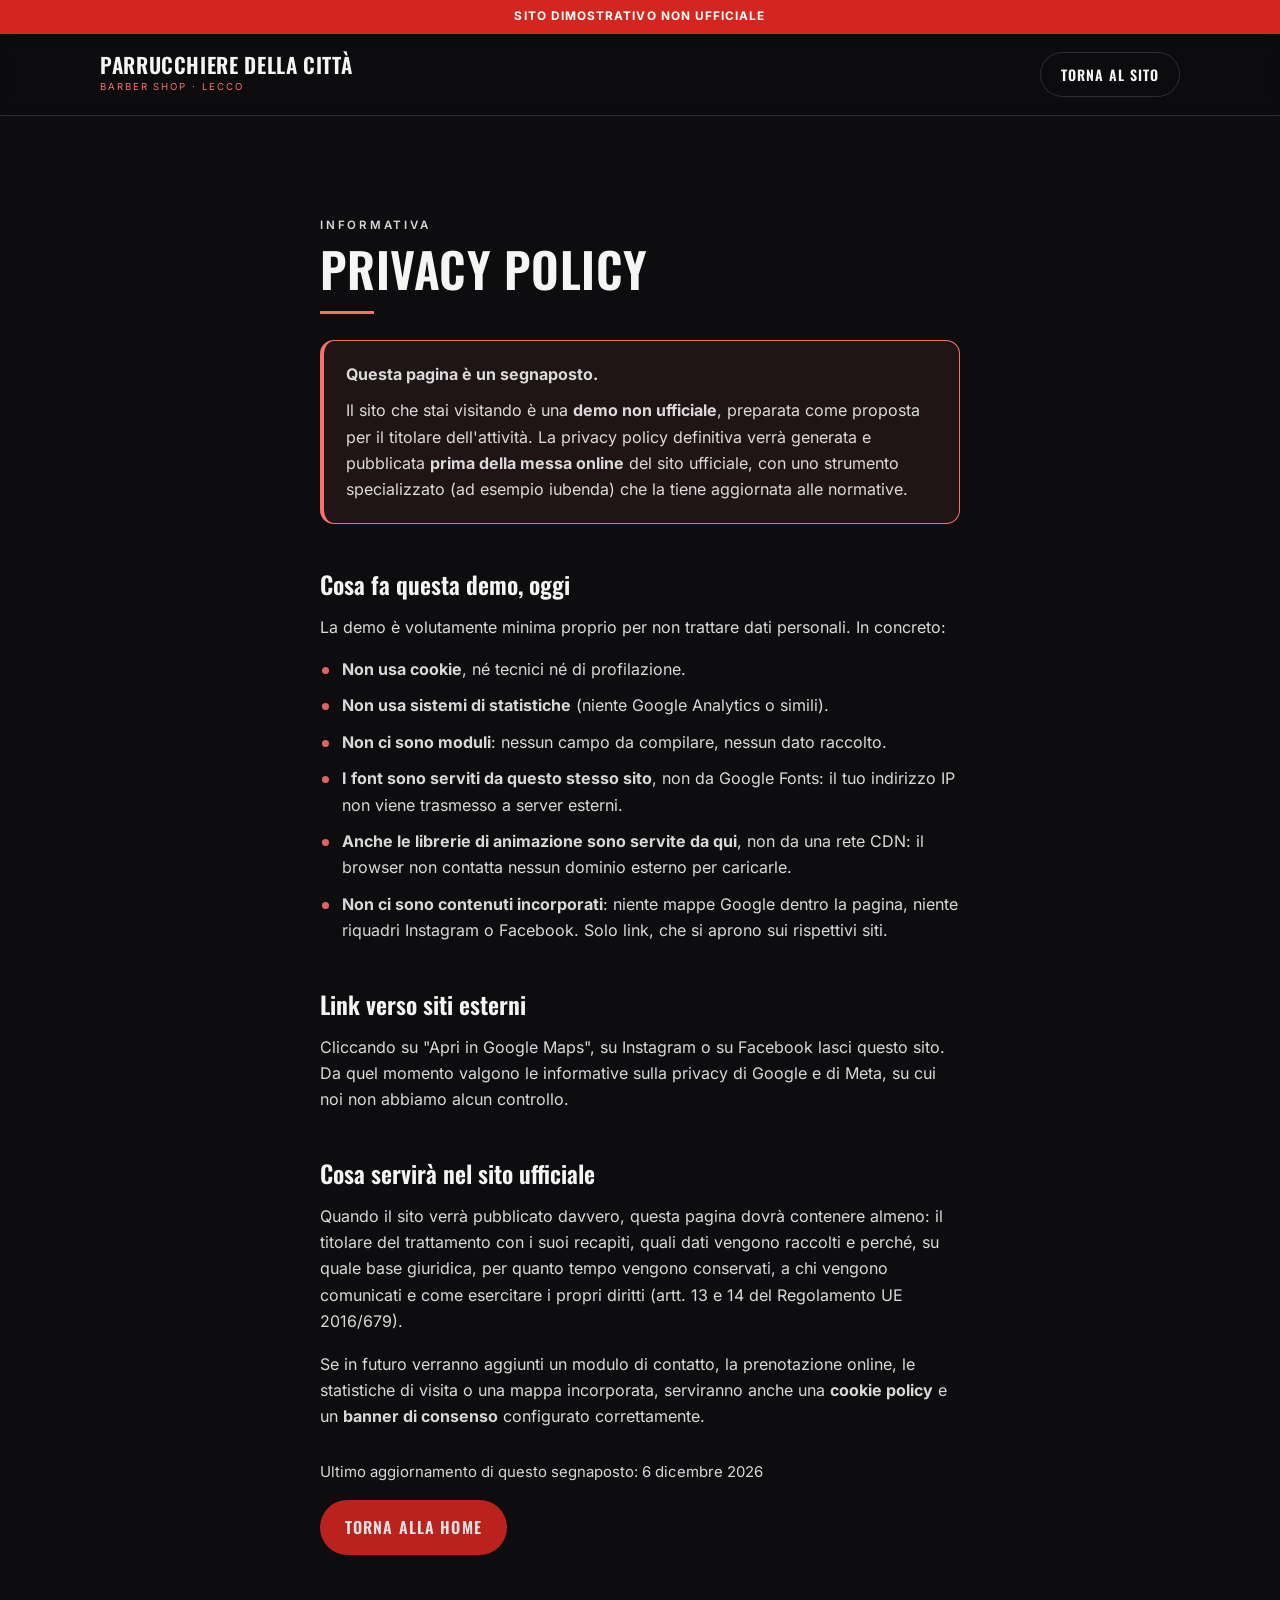
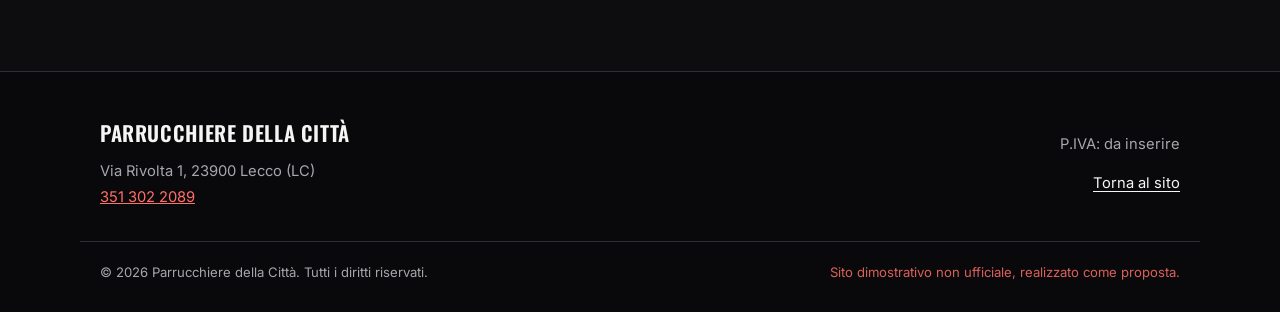
==== commit 5e5d2ae8: "Animazioni con GSAP, ScrollTrigger e Lenis Librerie - GSAP 3.12.5, ScrollTrigger e Lenis 1.1.18 scar" ====
--- a/privacy.html
+++ b/privacy.html
@@ -63,6 +63,10 @@
           il tuo indirizzo IP non viene trasmesso a server esterni.
         </li>
         <li>
+          <strong>Anche le librerie di animazione sono servite da qui</strong>, non da
+          una rete CDN: il browser non contatta nessun dominio esterno per caricarle.
+        </li>
+        <li>
           <strong>Non ci sono contenuti incorporati</strong>: niente mappe Google
           dentro la pagina, niente riquadri Instagram o Facebook. Solo link, che
           si aprono sui rispettivi siti.
--- a/css/style.css
+++ b/css/style.css
@@ -351,16 +351,39 @@
   position: relative;
   display: flex;
   align-items: center;
-  min-height: min(78vh, 640px);
+  /* Tutta l'altezza VISIBILE: 100dvh meno le due barre fisse, altrimenti
+     l'hero sborderebbe sotto lo schermo proprio della loro altezza.
+     dvh (e non vh) perche' su mobile la barra del browser si ritira. */
+  min-height: calc(100dvh - var(--demo-bar-h) - var(--header-h));
   padding: 64px 0 72px;
   overflow: hidden;
   /* Alone dorato dall'alto su fondo nero: niente righe diagonali, che
      davano un'aria vintage. Qui il taglio e' urban. */
+  background: var(--nero);   /* sotto la foto, per i millisecondi di caricamento */
+}
+
+/* Foto di sfondo dell'hero. Per la foto vera basta cambiare .svg in .jpg.
+   Sopra c'e' una doppia velatura: senza, su una foto chiara il titolo
+   bianco sparirebbe. */
+.hero-foto {
+  position: absolute;
+  inset: 0;
+  background: url('../img/hero-salone.svg') center / cover no-repeat;
+  /* will-change: la foto viene mossa da GSAP in parallasse */
+  will-change: transform;
+}
+.hero-foto::after {
+  content: '';
+  position: absolute;
+  inset: 0;
   background:
-    radial-gradient(120% 80% at 50% -12%, rgba(212, 38, 31, .3), transparent 60%),
-    radial-gradient(95% 70% at 88% 105%, rgba(30, 70, 189, .3), transparent 62%),
-    linear-gradient(180deg, #141419 0%, var(--nero) 100%);
-}
+    linear-gradient(180deg, rgba(13,13,15,.78) 0%, rgba(13,13,15,.62) 42%, rgba(13,13,15,.95) 100%),
+    radial-gradient(115% 75% at 50% -10%, rgba(212, 38, 31, .34), transparent 62%),
+    radial-gradient(90% 65% at 88% 108%, rgba(30, 70, 189, .32), transparent 62%);
+}
+/* La parallasse sposta la foto: la faccio piu' alta del contenitore
+   cosi' muovendosi non scopre mai i bordi. */
+.hero-foto { top: -8%; bottom: -8%; }
 
 /* Emblema in filigrana dentro l'hero: grande, sfumato ai bordi.
    Per toglierlo: cancellare questa regola e il div .hero-emblema. */
@@ -374,8 +397,9 @@
   width: min(112vw, 700px);
   aspect-ratio: 7 / 8;   /* proporzioni del file emblema-tricolore.png */
   background: url('../img/emblema-tricolore.png') center / contain no-repeat;
-  opacity: .26;
-  filter: blur(5px);      /* niente scritte leggibili dietro al titolo */
+  opacity: .07;
+  filter: blur(10px);      /* con la foto sotto basta un velo: due texture
+                             a piena forza si disturbano a vicenda */
   pointer-events: none;
   /* sfuma verso i bordi cosi' non si vede il quadrato dell'immagine */
   -webkit-mask-image: radial-gradient(circle at 50% 50%, #000 42%, transparent 72%);
@@ -393,7 +417,9 @@
   color: var(--rosso-chiaro);
 }
 .hero-title {
-  font-size: clamp(3rem, 15vw, 6.4rem);   /* titoli grandi, look deciso */
+  /* Fluido: non scende sotto 3rem, cresce col 14% della larghezza
+     schermo, si ferma a 8.5rem per non esplodere sui monitor grandi. */
+  font-size: clamp(3rem, 14vw, 8.5rem);
   font-weight: 700;
   margin-bottom: .22em;
   text-wrap: balance;
@@ -471,12 +497,7 @@
   margin-top: 16px;
   background: var(--rosso-chiaro);
   transform-origin: left center;
-  transform: scaleX(0);
-  transition: transform .7s var(--molla) .15s;
-}
-/* Il filetto si disegna da sinistra quando la sezione entra in vista */
-.is-visible .sezione-titolo::after,
-.sezione:not([data-reveal]) .sezione-titolo::after { transform: scaleX(1); }
+}
 .sezione-intro {
   margin: 0 0 34px;
   max-width: 56ch;            /* riga leggibile, non troppo lunga */
@@ -499,9 +520,14 @@
 /* Una colonna su telefono; auto-fit riempie lo spazio senza righe orfane */
 .servizi-griglia {
   display: grid;
-  gap: 16px;
-  grid-template-columns: 1fr;
-}
+  gap: 10px;
+  grid-template-columns: repeat(2, 1fr);
+}
+
+/* I servizi sono 7: in griglia a due colonne l'ultimo resterebbe da solo
+   a meta' riga. Facendolo occupare tutta la larghezza la fila si chiude
+   e sembra una scelta, non un buco rimasto li'. */
+.servizio:last-child:nth-child(odd) { grid-column: 1 / -1; }
 
 .card {
   background: var(--carbone);
@@ -513,7 +539,7 @@
   position: relative;
   display: flex;
   flex-direction: column;
-  padding: 26px 24px;
+  padding: 18px 15px;
   overflow: hidden;
   transition: border-color .3s var(--molla), transform .3s var(--molla),
               background .3s ease, box-shadow .3s ease;
@@ -529,19 +555,25 @@
   background: radial-gradient(90% 70% at 0% 0%, rgba(255, 111, 104, .16), transparent 70%);
   transition: opacity .35s ease;
 }
-.servizio:hover {
-  border-color: rgba(255, 111, 104, .55);
-  transform: translateY(-4px);
-  box-shadow: 0 14px 34px rgba(0, 0, 0, .45);
+/* Al passaggio del mouse: scala leggera + bordo acceso.
+   Solo dove esiste un vero puntatore: su telefono l'hover resta
+   "appiccicato" dopo il tocco e la card sembrerebbe bloccata. */
+@media (hover: hover) {
+  .servizio:hover {
+    border-color: rgba(255, 111, 104, .6);
+    transform: translateY(-4px) scale(1.025);
+    box-shadow: 0 16px 38px rgba(0, 0, 0, .5);
+  }
+  .recensione:hover { transform: translateY(-3px) scale(1.015); }
 }
 .servizio:hover::before { opacity: 1; }
 .servizio:hover .servizio-ico { transform: scale(1.09) rotate(-4deg); background: rgba(255, 111, 104, .2); }
 .servizio > * { position: relative; }   /* il testo resta sopra l'alone */
 
 .servizio-ico {
-  width: 50px;
-  height: 50px;
-  margin-bottom: 18px;
+  width: 40px;
+  height: 40px;
+  margin-bottom: 12px;
   border: 1px solid rgba(255, 111, 104, .25);
   transition: transform .35s var(--molla), background .3s ease;
   display: grid;
@@ -551,8 +583,8 @@
 }
 /* Icone a tratto: si alternano rosso e blu, card dopo card */
 .servizio-ico svg {
-  width: 26px;
-  height: 26px;
+  width: 21px;
+  height: 21px;
   fill: none;
   stroke: var(--rosso-chiaro);
   stroke-width: 1.6;
@@ -566,29 +598,33 @@
   border-color: rgba(123, 160, 255, .25);
 }
 .servizio:nth-child(even) .servizio-ico svg { stroke: var(--blu-chiaro); }
-.servizio:nth-child(even):hover { border-color: rgba(123, 160, 255, .55); }
+@media (hover: hover) {
+  .servizio:nth-child(even):hover { border-color: rgba(123, 160, 255, .6); }
+}
 .servizio:nth-child(even)::before {
   background: radial-gradient(90% 70% at 0% 0%, rgba(123, 160, 255, .16), transparent 70%);
 }
 .servizio:nth-child(even):hover .servizio-ico { background: rgba(123, 160, 255, .2); }
 
 .servizio h3 {
-  font-size: 1.24rem;
+  font-size: 1.04rem;
   font-weight: 600;
   letter-spacing: .02em;
-  margin-bottom: .3em;
+  line-height: 1.12;
+  margin-bottom: .35em;
 }
 .servizio p {
   margin: 0;
   color: var(--grigio);
-  font-size: .95rem;
+  font-size: .83rem;
+  line-height: 1.5;
 }
 /* margin-top:auto allinea il prezzo in fondo a tutte le card della riga */
 .servizio p.prezzo {
   margin-top: auto;
-  padding-top: 16px;
+  padding-top: 12px;
   font-family: var(--titolo);
-  font-size: .95rem;
+  font-size: .8rem;
   font-weight: 600;
   letter-spacing: .09em;
   text-transform: uppercase;
@@ -720,7 +756,7 @@
   overflow: hidden;
   transition: border-color .3s var(--molla), transform .3s var(--molla);
 }
-.recensione:hover { border-color: rgba(255, 111, 104, .4); transform: translateY(-3px); }
+.recensione:hover { border-color: rgba(255, 111, 104, .45); }
 /* Virgolette in filigrana nell'angolo: segnale visivo che e' una citazione */
 .recensione::after {
   content: '\201D';
@@ -846,6 +882,16 @@
 .is-todo:hover { border-color: var(--bordo); color: inherit; }
 .todo-mini { font-size: .76rem; color: var(--grigio); }
 
+/* Riga di orientamento sotto l'indirizzo: e' un segnaposto, quindi si
+   presenta come tale invece di fingere un'informazione che non abbiamo. */
+.orientamento {
+  margin: 6px 0 0;
+  padding: 5px 10px;
+  border: 1px dashed var(--bordo);
+  border-radius: 8px;
+  display: inline-block;
+}
+
 /* ----------------------------- 16. FOOTER -------------------------------- */
 .site-footer {
   position: relative;
@@ -1020,23 +1066,19 @@
   to   { transform: translateX(-50%); }   /* meta' pista = un gruppo intero */
 }
 
-/* ----------------------------- 22. ENTRATA HERO -------------------------- */
-/* Il titolo entra a cascata al caricamento: kicker, titolo, testo, bottoni. */
-@keyframes sali {
-  from { opacity: 0; transform: translateY(26px); }
-  to   { opacity: 1; transform: none; }
-}
-.hero-kicker,
-.hero-title,
-.hero-sub,
-.hero-actions,
-.hero-status {
-  animation: sali .85s var(--molla) backwards;
-}
-.hero-title   { animation-delay: .08s; }
-.hero-sub     { animation-delay: .18s; }
-.hero-actions { animation-delay: .26s; }
-.hero-status  { animation-delay: .36s; }
+/* ----------------------------- 22. PAROLE DEL TITOLO --------------------- */
+/* GSAP spezza il titolo dell'hero in parole: ognuna finisce in due span.
+   Quello esterno taglia, quello interno sale da sotto. Senza JavaScript
+   gli span non vengono creati e il titolo resta un titolo normale. */
+.parola {
+  display: inline-block;
+  overflow: hidden;
+  vertical-align: top;
+  /* accenti e code delle lettere non devono essere tranciati dal taglio */
+  padding-bottom: .1em;
+  margin-bottom: -.1em;
+}
+.parola-int { display: inline-block; will-change: transform; }
 
 /* ----------------------------- 23. PALO DEL BARBIERE --------------------- */
 /* Le righe del palo, usate come divisorio sottile. E' l'unico punto in cui
@@ -1092,6 +1134,7 @@
 
   .sezione { padding: 100px 0; }
   .servizi-griglia { grid-template-columns: repeat(4, 1fr); gap: 18px; }
+  .servizio:last-child:nth-child(odd) { grid-column: auto; }
   .galleria { gap: 6px; }
   .galleria-cta { margin-top: 34px; }
   .recensioni-griglia { grid-template-columns: repeat(3, 1fr); gap: 20px; }
@@ -1107,46 +1150,50 @@
 
 }
 
-@media (min-width: 560px) and (max-width: 859px) {
-  .servizi-griglia { grid-template-columns: repeat(2, 1fr); }
+@media (min-width: 560px) {
+  .servizi-griglia { gap: 14px; }
+  .servizio { padding: 24px 22px; }
+  .servizio-ico { width: 48px; height: 48px; margin-bottom: 16px; }
+  .servizio-ico svg { width: 25px; height: 25px; }
+  .servizio h3 { font-size: 1.2rem; }
+  .servizio p { font-size: .92rem; }
+  .servizio p.prezzo { font-size: .92rem; padding-top: 16px; }
 }
 
 /* In stampa le comparse non hanno senso e lascerebbero pagine bianche */
 @media print {
-  .reveal, .reveal-item { opacity: 1 !important; transform: none !important; }
   .demo-bar, .site-header, .scroll-progress, .grana, .palo { display: none; }
 }
 
-/* ----------------------------- 19. ANIMAZIONI ----------------------------- */
-/* Le sezioni compaiono con una risalita leggera. La classe .reveal viene
-   aggiunta da JS solo se l'utente non ha chiesto meno animazioni. */
-.reveal {
-  opacity: 0;
-  transform: translateY(28px);
-  transition: opacity .7s var(--molla), transform .7s var(--molla);
-}
-.reveal.is-visible { opacity: 1; transform: none; }
-
-/* Gli elementi ripetuti (card, foto) entrano uno dopo l'altro invece che
-   tutti insieme: il ritardo lo calcola JS e lo scrive in --ritardo. */
-.reveal-item {
-  opacity: 0;
-  transform: translateY(22px) scale(.985);
-  transition: opacity .6s var(--molla), transform .6s var(--molla);
-  transition-delay: var(--ritardo, 0ms);
-}
-.reveal-item.is-visible { opacity: 1; transform: none; }
-
-/* Rispetto della preferenza di sistema: niente movimento */
+/* ----------------------------- 19. MOVIMENTO ----------------------------- */
+/* Qui non si nasconde niente: gli stati di partenza delle animazioni li
+   imposta GSAP a runtime. Se le librerie non caricano, la pagina resta
+   completamente leggibile. */
+
+/* Lenis ha bisogno che lo scorrimento nativo sia spento, altrimenti i due
+   sistemi si sovrappongono e lo scorrimento diventa a scatti. */
+html.lenis, html.lenis body { height: auto; }
+.lenis.lenis-smooth { scroll-behavior: auto !important; }
+.lenis.lenis-smooth [data-lenis-prevent] { overscroll-behavior: contain; }
+.lenis.lenis-stopped { overflow: hidden; }
+
+/* Filetto sotto i titoli: la larghezza la guida GSAP con --filetto (0 -> 1).
+   Il valore di partenza e' 1, cosi' senza JavaScript il filetto c'e'. */
+.sezione-titolo::after { transform: scaleX(var(--filetto, 1)); }
+
+/* Rispetto della preferenza di sistema: niente movimento.
+   Con questa attiva il JavaScript non avvia ne' GSAP ne' Lenis. */
 @media (prefers-reduced-motion: reduce) {
   html { scroll-behavior: auto; }
   *, *::before, *::after {
     animation-duration: .001ms !important;
+    animation-iteration-count: 1 !important;
     transition-duration: .001ms !important;
   }
-  .reveal, .reveal-item { opacity: 1; transform: none; }
-  .sezione-titolo::after { transform: scaleX(1); transition: none; }
-  .nastro-pista { animation: none; }
-  .palo { animation: none; }
-  .hero-kicker, .hero-title, .hero-sub, .hero-actions, .hero-status { animation: none; }
-}
+  .nastro-pista, .palo { animation: none; }
+}
+
+@media print {
+  .demo-bar, .site-header, .scroll-progress, .grana, .palo, .nastro { display: none; }
+  .hero-foto, .hero-emblema, .sfondo-emblema { display: none; }
+}
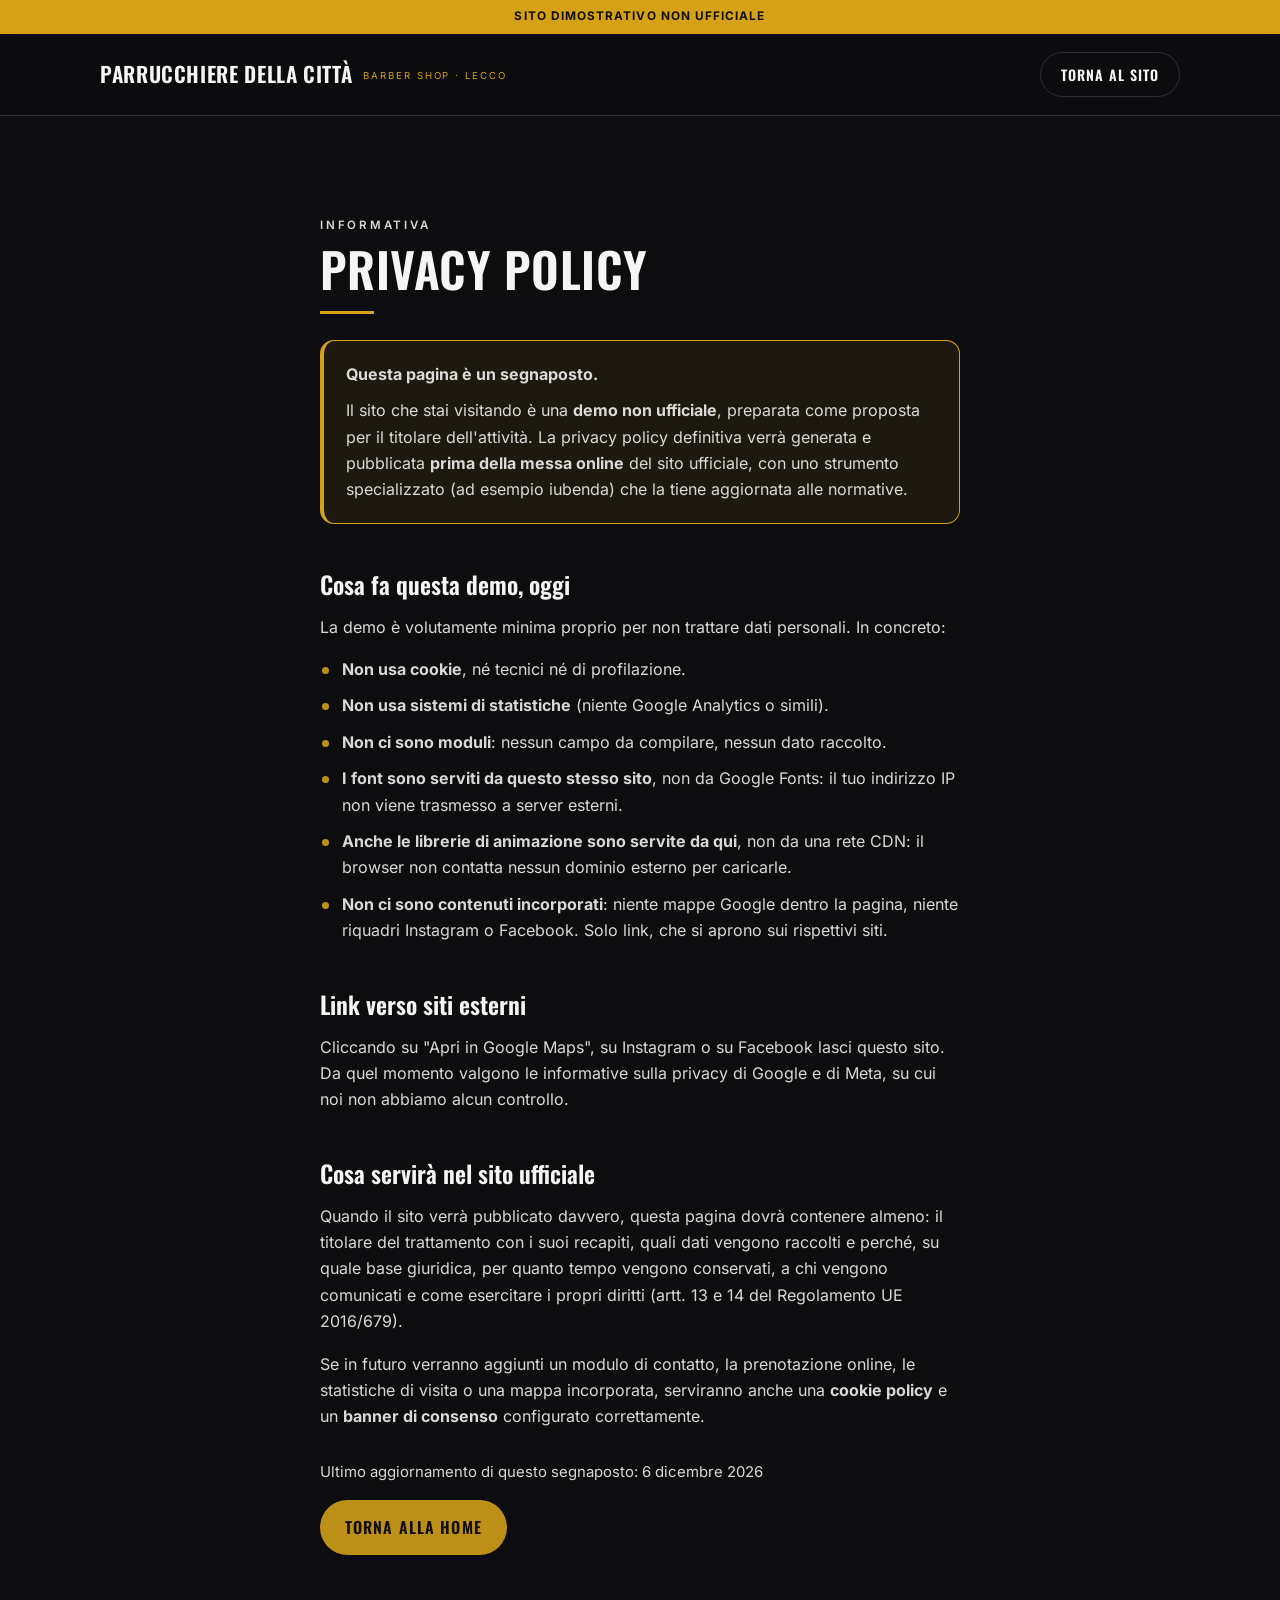
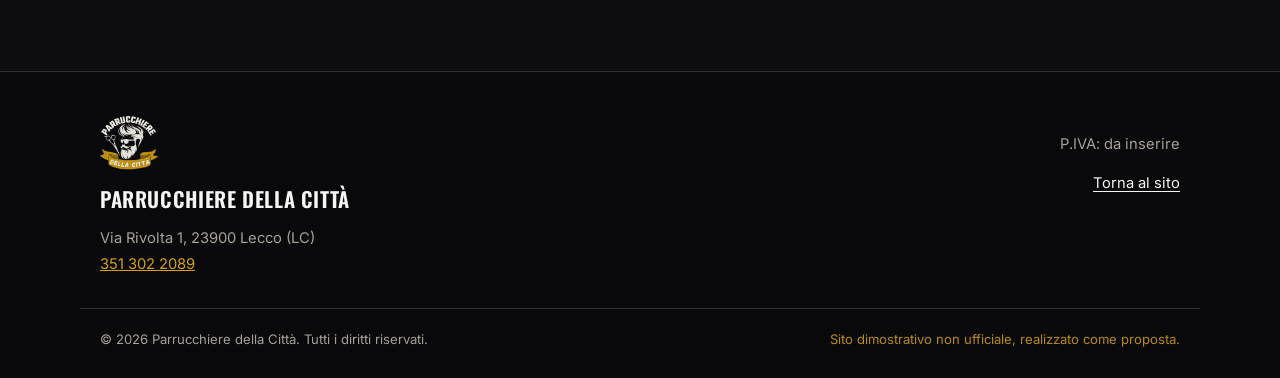
==== commit db53915b: "Il logo vero dell'attivita', e palette riportata sul suo oro Il rosso/bianco/blu veniva da un emblem" ====
--- a/privacy.html
+++ b/privacy.html
@@ -7,7 +7,7 @@
   <title>Privacy policy – Parrucchiere della Città | DEMO</title>
   <meta name="description" content="Pagina segnaposto: la privacy policy definitiva verrà generata prima della pubblicazione del sito.">
   <meta name="theme-color" content="#0d0d0f">
-  <link rel="icon" href="data:image/svg+xml,%3Csvg xmlns='http://www.w3.org/2000/svg' viewBox='0 0 64 64'%3E%3Crect width='64' height='64' rx='12' fill='%230d0d0f'/%3E%3Ctext x='32' y='45' font-family='sans-serif' font-size='38' font-weight='bold' fill='%23ff6f68' text-anchor='middle'%3EP%3C/text%3E%3C/svg%3E">
+  <link rel="icon" href="data:image/svg+xml,%3Csvg xmlns='http://www.w3.org/2000/svg' viewBox='0 0 64 64'%3E%3Crect width='64' height='64' rx='12' fill='%230d0d0f'/%3E%3Ctext x='32' y='45' font-family='sans-serif' font-size='38' font-weight='bold' fill='%23d5a117' text-anchor='middle'%3EP%3C/text%3E%3C/svg%3E">
   <link rel="preload" href="fonts/oswald-latin.woff2" as="font" type="font/woff2" crossorigin>
   <link rel="preload" href="fonts/inter-latin.woff2" as="font" type="font/woff2" crossorigin>
   <link rel="stylesheet" href="css/style.css">
@@ -107,6 +107,7 @@
 <footer class="site-footer">
   <div class="wrap footer-inner">
     <div class="footer-col">
+      <img class="footer-logo" src="img/logo.webp" alt="" width="720" height="680" loading="lazy" decoding="async">
       <p class="footer-nome">Parrucchiere della Città</p>
       <address>
         Via Rivolta 1, 23900 Lecco (LC)<br>
--- a/css/style.css
+++ b/css/style.css
@@ -48,25 +48,28 @@
   --antracite:   #16161a;   /* sfondo sezioni alternate */
   --carbone:     #1f1f25;   /* card */
   --bordo:       #2e2e36;
-  /* Palette presa dal palo del barbiere: rosso, bianco, blu su fondo scuro.
-     Ogni colore esiste in due versioni perche' su nero servono contrasti
-     diversi: la tinta piena regge il testo BIANCO sopra di se', quella
-     chiara e' leggibile come TESTO sul fondo nero.
-     Rapporti misurati (minimo richiesto dalle WCAG AA: 4.5:1):
-       rosso-chiaro su nero 7.1:1    blu-chiaro su nero 7.7:1
-       bianco su rosso      5.1:1    bianco su blu      7.9:1
-       grigio su nero       8.0:1    grigio su card     6.8:1 */
-  --rosso:        #d4261f;   /* tinta piena: fondi con testo bianco */
-  --rosso-vivo:   #e02e27;   /* stessa tinta, accesa: hover */
-  --rosso-chiaro: #ff6f68;   /* testo, icone e dettagli sul nero */
-  --blu:          #1e46bd;
-  --blu-chiaro:   #7ba0ff;
-  --bianco:       #f5f5f4;
-  --grigio:       #a6a6ad;   /* neutro appena freddo, verso il blu */
+  /* Palette presa dal LOGO dell'attivita': nero e oro.
+     L'oro e' campionato dal file del logo: #d5a117.
+
+     Attenzione, e' la regola che decide tutta la grafica: sull'oro il
+     testo BIANCO non si legge (2.4:1), il testo NERO si' (7.8:1).
+     Quindi ogni fondo oro porta testo scuro, mai bianco.
+
+     Rapporti misurati (minimo WCAG AA: 4.5:1):
+       oro su nero          8.4:1     nero su oro        7.8:1
+       oro-chiaro su nero  11.6:1     bianco su nero    18.9:1
+       grigio su nero       8.0:1     grigio su card     6.8:1 */
+  --oro:         #d5a117;   /* l'oro del logo: fondi e testo */
+  --oro-vivo:    #e2ae23;   /* leggermente acceso: hover */
+  --oro-chiaro:  #eec25a;   /* per i dettagli piccoli sul nero */
+  --su-oro:      #14100a;   /* il testo che sta SOPRA l'oro */
+  --crema:       #f2efe8;   /* la crema del logo in negativo */
+  --bianco:      #f5f5f4;
+  --grigio:      #a6a29a;   /* neutro tirato appena verso l'oro */
 
   --stato-aperto: #43b06a;   /* pastiglia "Aperto ora" */
-  --stato-chiuso: #b0b0ba;   /* "Chiuso ora": neutro, non rosso, per non
-                                confonderlo con il rosso del marchio */
+  --stato-chiuso: #b0aca4;   /* "Chiuso ora": neutro, cosi' non si
+                                confonde con l'oro del marchio */
 
   --titolo: 'Oswald', 'Arial Narrow', Impact, system-ui, sans-serif;
   --testo:  'Inter', system-ui, -apple-system, 'Segoe UI', Roboto, sans-serif;
@@ -120,7 +123,7 @@
   margin: 0 0 .4em;
 }
 
-.accento { color: var(--rosso-chiaro); }
+.accento { color: var(--oro); }
 
 .wrap {
   width: 100%;
@@ -131,7 +134,7 @@
 
 /* Focus sempre visibile: requisito di accessibilita' */
 :focus-visible {
-  outline: 3px solid var(--rosso-vivo);
+  outline: 3px solid var(--oro-chiaro);
   outline-offset: 3px;
 }
 
@@ -149,8 +152,8 @@
   position: fixed;
   left: -9999px;
   z-index: 200;
-  background: var(--rosso);
-  color: #fff;
+  background: var(--oro);
+  color: var(--su-oro);
   padding: 12px 18px;
   font-weight: 600;
   border-radius: 0 0 var(--radius) 0;
@@ -158,15 +161,15 @@
 .skip-link:focus { left: 0; top: 0; }
 
 /* Emblema fisso dietro l'intera pagina: molto tenue, solo texture.
-   Per toglierlo: cancellare questa regola e il div .sfondo-emblema. */
-.sfondo-emblema {
+   Per toglierlo: cancellare questa regola e il div .sfondo-logo. */
+.sfondo-logo {
   position: fixed;
   inset: 0;
   z-index: -1;                 /* dietro a tutto, non intercetta i click */
   pointer-events: none;
-  background: url('../img/emblema-tricolore.png') center 46% / min(150vw, 900px) no-repeat;
-  opacity: .07;
-  filter: blur(7px);
+  background: url('../img/logo.webp') center 46% / min(150vw, 900px) no-repeat;
+  opacity: .045;
+  filter: blur(6px);
 }
 
 /* ----------------------------- 4. BARRA DEMO -----------------------------
@@ -183,8 +186,8 @@
   align-items: center;
   justify-content: center;
   gap: 8px;
-  background: var(--rosso);
-  color: #fff;
+  background: var(--oro);
+  color: var(--su-oro);
   font-size: .74rem;
   font-weight: 700;
   letter-spacing: .09em;
@@ -221,7 +224,19 @@
   gap: 16px;
 }
 
-.brand { text-decoration: none; display: block; }
+.brand {
+  text-decoration: none;
+  display: flex;
+  align-items: center;
+  gap: 11px;
+  min-width: 0;               /* permette al testo di accorciarsi */
+}
+.brand-logo {
+  width: 44px;
+  height: auto;
+  flex: 0 0 auto;             /* non si schiaccia quando lo spazio stringe */
+}
+.brand-testo { min-width: 0; }
 .brand-name {
   display: block;
   font-family: var(--titolo);
@@ -237,7 +252,7 @@
   font-size: .6rem;
   letter-spacing: .2em;
   text-transform: uppercase;
-  color: var(--rosso-chiaro);
+  color: var(--oro);
 }
 
 /* --- Hamburger (solo mobile) --- */
@@ -297,7 +312,7 @@
   text-decoration: none;
   border-bottom: 1px solid var(--bordo);
 }
-.nav-list a:hover, .nav-list a:focus-visible { color: var(--rosso-chiaro); }
+.nav-list a:hover, .nav-list a:focus-visible { color: var(--oro); }
 
 .nav-cta { margin-top: 18px; width: 100%; }
 
@@ -322,15 +337,15 @@
               color .22s ease, box-shadow .28s ease, border-color .22s ease;
 }
 .btn:active { transform: scale(.97); }
-.btn-cta:hover { transform: translateY(-2px); box-shadow: 0 12px 30px rgba(212, 38, 31, .45); }
-.btn-ghost:hover { transform: translateY(-2px); background: rgba(255, 111, 104, .07); }
+.btn-cta:hover { transform: translateY(-2px); box-shadow: 0 12px 30px rgba(213, 161, 23, .45); }
+.btn-ghost:hover { transform: translateY(-2px); background: rgba(213, 161, 23, .07); }
 .btn-lg { min-height: 56px; font-size: 1.06rem; }
 
-.btn-cta  { background: var(--rosso); color: #fff; }
-.btn-cta:hover, .btn-cta:focus-visible { background: var(--rosso-vivo); }
+.btn-cta  { background: var(--oro); color: var(--su-oro); }
+.btn-cta:hover, .btn-cta:focus-visible { background: var(--oro-vivo); }
 
 .btn-ghost { background: transparent; color: var(--bianco); border-color: var(--bordo); }
-.btn-ghost:hover, .btn-ghost:focus-visible { border-color: var(--rosso-chiaro); color: var(--rosso-chiaro); }
+.btn-ghost:hover, .btn-ghost:focus-visible { border-color: var(--oro); color: var(--oro); }
 
 .ico { width: 20px; height: 20px; fill: currentColor; flex: 0 0 auto; }
 
@@ -378,27 +393,25 @@
   inset: 0;
   background:
     linear-gradient(180deg, rgba(13,13,15,.78) 0%, rgba(13,13,15,.62) 42%, rgba(13,13,15,.95) 100%),
-    radial-gradient(115% 75% at 50% -10%, rgba(212, 38, 31, .34), transparent 62%),
-    radial-gradient(90% 65% at 88% 108%, rgba(30, 70, 189, .32), transparent 62%);
+    radial-gradient(115% 75% at 50% -10%, rgba(213, 161, 23, .34), transparent 62%),
+    radial-gradient(90% 65% at 88% 108%, rgba(213, 161, 23, .32), transparent 62%);
 }
 /* La parallasse sposta la foto: la faccio piu' alta del contenitore
    cosi' muovendosi non scopre mai i bordi. */
 .hero-foto { top: -8%; bottom: -8%; }
 
 /* Emblema in filigrana dentro l'hero: grande, sfumato ai bordi.
-   Per toglierlo: cancellare questa regola e il div .hero-emblema. */
-.hero-emblema {
+   Per toglierlo: cancellare questa regola e il div .hero-logo. */
+.hero-logo {
   position: absolute;
   top: 50%;
   left: 50%;
-  /* --py la scrive JS mentre scorri: l'emblema si muove piu' piano
-     della pagina (parallasse). Senza JS resta semplicemente a zero. */
-  translate: -50% calc(-50% + var(--py, 0px));
+  translate: -50% -50%;   /* la parallasse la aggiunge GSAP, sopra questa */
   width: min(112vw, 700px);
-  aspect-ratio: 7 / 8;   /* proporzioni del file emblema-tricolore.png */
-  background: url('../img/emblema-tricolore.png') center / contain no-repeat;
-  opacity: .07;
-  filter: blur(10px);      /* con la foto sotto basta un velo: due texture
+  aspect-ratio: 72 / 68;   /* proporzioni del file logo.webp */
+  background: url('../img/logo.webp') center / contain no-repeat;
+  opacity: .15;
+  filter: blur(2px);      /* e' il loro logo: puo' leggersi, appena */      /* con la foto sotto basta un velo: due texture
                              a piena forza si disturbano a vicenda */
   pointer-events: none;
   /* sfuma verso i bordi cosi' non si vede il quadrato dell'immagine */
@@ -414,7 +427,7 @@
   font-weight: 600;
   letter-spacing: .26em;
   text-transform: uppercase;
-  color: var(--rosso-chiaro);
+  color: var(--oro);
 }
 .hero-title {
   /* Fluido: non scende sotto 3rem, cresce col 14% della larghezza
@@ -481,7 +494,7 @@
   font-weight: 600;
   letter-spacing: .24em;
   text-transform: uppercase;
-  color: var(--rosso-chiaro);
+  color: var(--oro);
 }
 .sezione-titolo {
   font-size: clamp(2rem, 8vw, 3rem);
@@ -495,7 +508,7 @@
   width: 54px;
   height: 3px;
   margin-top: 16px;
-  background: var(--rosso-chiaro);
+  background: var(--oro);
   transform-origin: left center;
 }
 .sezione-intro {
@@ -510,7 +523,7 @@
   color: var(--grigio);
 }
 .link-acc {
-  color: var(--rosso-chiaro);
+  color: var(--oro);
   font-weight: 600;
   text-decoration-thickness: 2px;
   text-underline-offset: 3px;
@@ -552,7 +565,7 @@
   inset: 0;
   opacity: 0;
   pointer-events: none;
-  background: radial-gradient(90% 70% at 0% 0%, rgba(255, 111, 104, .16), transparent 70%);
+  background: radial-gradient(90% 70% at 0% 0%, rgba(213, 161, 23, .16), transparent 70%);
   transition: opacity .35s ease;
 }
 /* Al passaggio del mouse: scala leggera + bordo acceso.
@@ -560,51 +573,37 @@
    "appiccicato" dopo il tocco e la card sembrerebbe bloccata. */
 @media (hover: hover) {
   .servizio:hover {
-    border-color: rgba(255, 111, 104, .6);
+    border-color: rgba(213, 161, 23, .6);
     transform: translateY(-4px) scale(1.025);
     box-shadow: 0 16px 38px rgba(0, 0, 0, .5);
   }
   .recensione:hover { transform: translateY(-3px) scale(1.015); }
 }
 .servizio:hover::before { opacity: 1; }
-.servizio:hover .servizio-ico { transform: scale(1.09) rotate(-4deg); background: rgba(255, 111, 104, .2); }
+.servizio:hover .servizio-ico { transform: scale(1.09) rotate(-4deg); background: rgba(213, 161, 23, .2); }
 .servizio > * { position: relative; }   /* il testo resta sopra l'alone */
 
 .servizio-ico {
   width: 40px;
   height: 40px;
   margin-bottom: 12px;
-  border: 1px solid rgba(255, 111, 104, .25);
+  border: 1px solid rgba(213, 161, 23, .25);
   transition: transform .35s var(--molla), background .3s ease;
   display: grid;
   place-items: center;
   border-radius: 50%;
-  background: rgba(255, 111, 104, .12);
-}
-/* Icone a tratto: si alternano rosso e blu, card dopo card */
+  background: rgba(213, 161, 23, .12);
+}
+/* Icone a tratto, nell'oro del logo */
 .servizio-ico svg {
   width: 21px;
   height: 21px;
   fill: none;
-  stroke: var(--rosso-chiaro);
+  stroke: var(--oro);
   stroke-width: 1.6;
   stroke-linecap: round;
   stroke-linejoin: round;
 }
-
-/* Card pari in blu: rosso e blu si alternano lungo la griglia */
-.servizio:nth-child(even) .servizio-ico {
-  background: rgba(123, 160, 255, .12);
-  border-color: rgba(123, 160, 255, .25);
-}
-.servizio:nth-child(even) .servizio-ico svg { stroke: var(--blu-chiaro); }
-@media (hover: hover) {
-  .servizio:nth-child(even):hover { border-color: rgba(123, 160, 255, .6); }
-}
-.servizio:nth-child(even)::before {
-  background: radial-gradient(90% 70% at 0% 0%, rgba(123, 160, 255, .16), transparent 70%);
-}
-.servizio:nth-child(even):hover .servizio-ico { background: rgba(123, 160, 255, .2); }
 
 .servizio h3 {
   font-size: 1.04rem;
@@ -628,7 +627,7 @@
   font-weight: 600;
   letter-spacing: .09em;
   text-transform: uppercase;
-  color: var(--rosso-chiaro);
+  color: var(--oro);
 }
 
 /* ----------------------------- 12. GALLERIA ------------------------------ */
@@ -657,7 +656,7 @@
   opacity: 0;
   pointer-events: none;
   background: linear-gradient(to top, rgba(0, 0, 0, .55), transparent 55%);
-  box-shadow: inset 0 0 0 2px rgba(255, 111, 104, .75);
+  box-shadow: inset 0 0 0 2px rgba(213, 161, 23, .75);
   transition: opacity .3s ease;
 }
 .galleria-box:hover::after { opacity: 1; }
@@ -710,19 +709,19 @@
 .orari-tabella tbody tr { transition: background .2s ease; }
 .orari-tabella tbody tr:hover { background: rgba(255, 255, 255, .03); }
 .orari-tabella tr.is-oggi {
-  background: rgba(123, 160, 255, .1);
-  box-shadow: inset 3px 0 0 var(--blu-chiaro);
+  background: rgba(213, 161, 23, .1);
+  box-shadow: inset 3px 0 0 var(--oro);
 }
 .orari-tabella tr.is-oggi th,
-.orari-tabella tr.is-oggi td { color: var(--blu-chiaro); font-weight: 600; }
+.orari-tabella tr.is-oggi td { color: var(--oro); font-weight: 600; }
 
 .oggi-tag {
   display: inline-block;
   margin-left: 9px;
   padding: 2px 8px;
   border-radius: 999px;
-  background: var(--blu);
-  color: #fff;
+  background: var(--oro);
+  color: var(--su-oro);
   font-size: .62rem;
   font-weight: 700;
   letter-spacing: .12em;
@@ -756,7 +755,7 @@
   overflow: hidden;
   transition: border-color .3s var(--molla), transform .3s var(--molla);
 }
-.recensione:hover { border-color: rgba(255, 111, 104, .45); }
+.recensione:hover { border-color: rgba(213, 161, 23, .45); }
 /* Virgolette in filigrana nell'angolo: segnale visivo che e' una citazione */
 .recensione::after {
   content: '\201D';
@@ -766,7 +765,7 @@
   font-family: var(--titolo);
   font-size: 9rem;
   line-height: 1;
-  color: var(--rosso-chiaro);
+  color: var(--oro);
   opacity: .1;
   pointer-events: none;
 }
@@ -787,7 +786,7 @@
 }
 
 .stelle { display: flex; gap: 3px; margin-bottom: 12px; }
-.stelle svg { width: 18px; height: 18px; fill: var(--rosso-chiaro); }
+.stelle svg { width: 18px; height: 18px; fill: var(--oro); }
 
 .recensione blockquote { margin: 0 0 18px; }
 .recensione blockquote p {
@@ -844,11 +843,11 @@
   display: grid;
   place-items: center;
   border-radius: 50%;
-  background: rgba(255, 111, 104, .12);
+  background: rgba(213, 161, 23, .12);
 }
 .contatto-ico svg {
   width: 21px; height: 21px;
-  fill: none; stroke: var(--rosso-chiaro);
+  fill: none; stroke: var(--oro);
   stroke-width: 1.7; stroke-linecap: round; stroke-linejoin: round;
 }
 
@@ -868,7 +867,7 @@
   font-size: .92rem;
   transition: border-color .2s ease, color .2s ease;
 }
-.social-link:hover, .social-link:focus-visible { border-color: var(--rosso-chiaro); color: var(--rosso-chiaro); }
+.social-link:hover, .social-link:focus-visible { border-color: var(--oro); color: var(--oro); }
 .social-link svg { width: 20px; height: 20px; fill: currentColor; }
 .social-link svg.ico-linea { fill: none; stroke: currentColor; }
 
@@ -905,6 +904,8 @@
   gap: 26px;
   grid-template-columns: 1fr;
 }
+.footer-logo { width: 58px; height: auto; margin-bottom: 12px; }
+
 .footer-nome {
   margin: 0 0 8px;
   font-family: var(--titolo);
@@ -918,7 +919,7 @@
   color: var(--grigio);
   line-height: 1.8;
 }
-.site-footer address a { color: var(--rosso-chiaro); }
+.site-footer address a { color: var(--oro); }
 
 .social-tondo {
   width: 44px;
@@ -929,8 +930,8 @@
   border-radius: 50%;
   transition: border-color .2s ease, color .2s ease;
 }
-.social-tondo:hover, .social-tondo:focus-visible { border-color: var(--rosso-chiaro); color: var(--rosso-chiaro); }
-.social-tondo:not(.is-todo):last-child:hover { border-color: var(--blu-chiaro); color: var(--blu-chiaro); }
+.social-tondo:hover, .social-tondo:focus-visible { border-color: var(--oro); color: var(--oro); }
+.social-tondo:not(.is-todo):last-child:hover { border-color: var(--oro); color: var(--oro); }
 .social-tondo svg { width: 20px; height: 20px; fill: currentColor; }
 .social-tondo svg.ico-linea { fill: none; stroke: currentColor; }
 
@@ -940,7 +941,7 @@
   text-decoration-thickness: 1px;
   text-underline-offset: 3px;
 }
-.footer-link:hover { color: var(--rosso-chiaro); }
+.footer-link:hover { color: var(--oro); }
 
 .footer-basso {
   margin-top: 30px;
@@ -950,7 +951,7 @@
   font-size: .82rem;
 }
 .footer-basso p { margin: 0 0 4px; }
-.footer-demo { color: var(--rosso-chiaro); opacity: .85; }
+.footer-demo { color: var(--oro); opacity: .85; }
 
 /* --------------------- 17. PAGINA PRIVACY (testo lungo) ------------------ */
 .testo-lungo { max-width: 68ch; }   /* riga corta = piu' leggibile */
@@ -966,10 +967,10 @@
 .avviso {
   margin: 26px 0 8px;
   padding: 20px 22px;
-  border: 1px solid var(--rosso-chiaro);
+  border: 1px solid var(--oro);
   border-left-width: 4px;
   border-radius: var(--radius);
-  background: rgba(255, 111, 104, .08);
+  background: rgba(213, 161, 23, .08);
 }
 .avviso p { margin: 0 0 10px; }
 .avviso p:last-child { margin-bottom: 0; }
@@ -990,7 +991,7 @@
   top: .68em;
   width: 7px; height: 7px;
   border-radius: 50%;
-  background: var(--rosso-chiaro);
+  background: var(--oro);
 }
 
 .btn-torna { min-height: 44px; padding: 10px 20px; font-size: .88rem; }
@@ -1011,8 +1012,8 @@
   display: block;
   height: 100%;
   width: 0;                      /* la larghezza la scrive JS */
-  background: linear-gradient(90deg, var(--rosso), var(--rosso-chiaro) 45%, var(--blu-chiaro));
-  box-shadow: 0 0 12px rgba(255, 111, 104, .5);
+  background: linear-gradient(90deg, var(--oro), var(--oro) 45%, var(--oro));
+  box-shadow: 0 0 12px rgba(213, 161, 23, .5);
 }
 
 /* Grana finissima su tutto: toglie l'effetto "nero piatto" dei fondi pieni.
@@ -1027,7 +1028,7 @@
 }
 
 /* Voce di menu della sezione che stai guardando (classe messa da JS) */
-.nav-list a.is-attivo { color: var(--rosso-chiaro); border-bottom-color: var(--rosso-chiaro); }
+.nav-list a.is-attivo { color: var(--oro); border-bottom-color: var(--oro); }
 
 /* ----------------------------- 21. NASTRO -------------------------------- */
 .nastro {
@@ -1058,8 +1059,7 @@
   padding: 0 18px;
   white-space: nowrap;
 }
-.nastro-sep { color: var(--rosso-chiaro); font-size: .7rem !important; padding: 0 4px !important; }
-.nastro-gruppo span:nth-child(4n) { color: var(--blu-chiaro); }
+.nastro-sep { color: var(--oro); font-size: .7rem !important; padding: 0 4px !important; }
 
 @keyframes scorri {
   from { transform: translateX(0); }
@@ -1088,19 +1088,19 @@
   height: 6px;
   background: repeating-linear-gradient(
     115deg,
-    var(--rosso)   0px, var(--rosso)   13px,
-    var(--bianco) 13px, var(--bianco)  26px,
-    var(--blu)    26px, var(--blu)     39px,
-    var(--bianco) 39px, var(--bianco)  52px
+    var(--oro)   0px, var(--oro)   14px,
+    var(--crema) 14px, var(--crema) 28px
   );
-  background-size: 114px 100%;   /* una ripetizione intera: serve al moto */
+  /* Oro e crema, i due colori del logo. Volutamente NON oro su nero:
+     giallo e nero a righe diagonali sono il segnale di pericolo. */
+  background-size: 62px 100%;    /* una ripetizione intera: serve al moto */
   animation: palo-gira 2.6s linear infinite;
 }
 /* Lo sfondo trasla di esattamente una ripetizione: il giro si chiude
    senza scatti, come il palo vero che sembra salire all'infinito. */
 @keyframes palo-gira {
   from { background-position: 0 0; }
-  to   { background-position: -114px 0; }
+  to   { background-position: -62px 0; }
 }
 
 /* ----------------------------- 18. DESKTOP -------------------------------- */
@@ -1126,6 +1126,7 @@
   }
   .nav-cta { margin-top: 0; width: auto; min-height: 44px; padding: 10px 20px; font-size: .88rem; }
 
+  .brand-logo { width: 56px; }
   .brand-name { font-size: 1.32rem; }
   .brand-name br { display: none; }   /* su desktop il nome sta su una riga */
 
@@ -1195,5 +1196,5 @@
 
 @media print {
   .demo-bar, .site-header, .scroll-progress, .grana, .palo, .nastro { display: none; }
-  .hero-foto, .hero-emblema, .sfondo-emblema { display: none; }
-}
+  .hero-foto, .hero-logo, .sfondo-logo { display: none; }
+}
